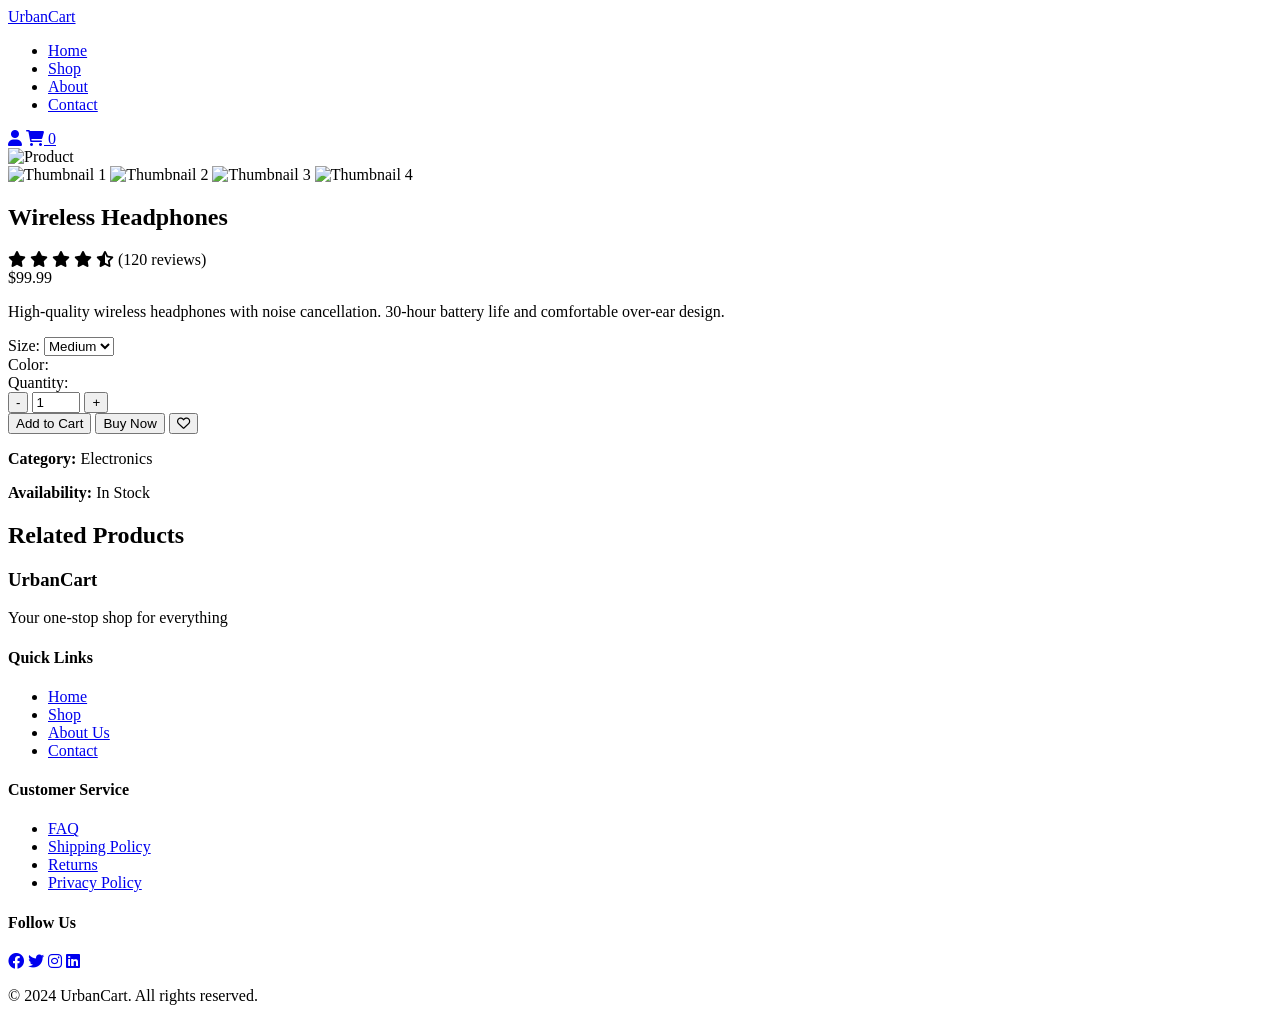
==== index.html @ 193958eb "Add initial product details page layout" ====
<!DOCTYPE html>
<html lang="en">
<head>
    <meta charset="UTF-8">
    <meta name="viewport" content="width=device-width, initial-scale=1.0">
    <title>UrbanCart - Product Details</title>
    <link rel="stylesheet" href="css/style.css">
    <link rel="stylesheet" href="https://cdnjs.cloudflare.com/ajax/libs/font-awesome/6.0.0/css/all.min.css">
</head>
<body>
    <header>
        <nav class="navbar">
            <div class="nav-container">
                <div class="nav-left">
                    <a href="index.html" class="logo">UrbanCart</a>
                    <ul class="nav-menu">
                        <li><a href="index.html">Home</a></li>
                        <li><a href="shop.html">Shop</a></li>
                        <li><a href="#">About</a></li>
                        <li><a href="#">Contact</a></li>
                    </ul>
                </div>
                <div class="nav-right">
                    <a href="account.html"><i class="fas fa-user"></i></a>
                    <a href="cart.html" class="cart-icon">
                        <i class="fas fa-shopping-cart"></i>
                        <span class="cart-count">0</span>
                    </a>
                </div>
                <div class="hamburger">
                    <span></span>
                    <span></span>
                    <span></span>
                </div>
            </div>
        </nav>
    </header>

    <section class="product-details">
        <div class="product-container">
            <div class="product-images">
                <div class="main-image">
                    <img src="https://images.unsplash.com/photo-1505740420928-5e560c06d30e?w=500&h=500&fit=crop" alt="Product" id="main-product-image">
                </div>
                <div class="thumbnail-images">
                    <img src="https://images.unsplash.com/photo-1505740420928-5e560c06d30e?w=100&h=100&fit=crop" alt="Thumbnail 1" class="thumbnail active">
                    <img src="https://images.unsplash.com/photo-1505740420928-5e560c06d30e?w=100&h=100&fit=crop" alt="Thumbnail 2" class="thumbnail">
                    <img src="https://images.unsplash.com/photo-1505740420928-5e560c06d30e?w=100&h=100&fit=crop" alt="Thumbnail 3" class="thumbnail">
                    <img src="https://images.unsplash.com/photo-1505740420928-5e560c06d30e?w=100&h=100&fit=crop" alt="Thumbnail 4" class="thumbnail">
                </div>
            </div>
            
            <div class="product-info">
                <h1 id="product-title">Wireless Headphones</h1>
                <div class="product-rating">
                    <i class="fas fa-star"></i>
                    <i class="fas fa-star"></i>
                    <i class="fas fa-star"></i>
                    <i class="fas fa-star"></i>
                    <i class="fas fa-star-half-alt"></i>
                    <span>(120 reviews)</span>
                </div>
                <div class="product-price" id="product-price">$99.99</div>
                <p class="product-description" id="product-description">
                    High-quality wireless headphones with noise cancellation. 30-hour battery life and comfortable over-ear design.
                </p>
                
                <div class="product-options">
                    <div class="size-selector">
                        <label for="size">Size:</label>
                        <select id="size">
                            <option value="S">Small</option>
                            <option value="M" selected>Medium</option>
                            <option value="L">Large</option>
                            <option value="XL">X-Large</option>
                        </select>
                    </div>
                    
                    <div class="color-selector">
                        <label>Color:</label>
                        <div class="color-options">
                            <span class="color-option active" style="background: #000;" data-color="Black"></span>
                            <span class="color-option" style="background: #f00;" data-color="Red"></span>
                            <span class="color-option" style="background: #00f;" data-color="Blue"></span>
                            <span class="color-option" style="background: #0f0;" data-color="Green"></span>
                        </div>
                    </div>
                    
                    <div class="quantity-selector">
                        <label for="quantity">Quantity:</label>
                        <div class="quantity-controls">
                            <button class="quantity-btn" onclick="decrementQuantity()">-</button>
                            <input type="number" id="quantity" value="1" min="1" max="10">
                            <button class="quantity-btn" onclick="incrementQuantity()">+</button>
                        </div>
                    </div>
                </div>
                
                <div class="product-actions">
                    <button class="btn btn-primary" onclick="addToCart(1, parseInt(document.getElementById('quantity').value), document.getElementById('size').value, document.querySelector('.color-option.active')?.dataset.color)">Add to Cart</button>
                    <button class="btn btn-secondary" onclick="buyNow()">Buy Now</button>
                    <button class="wishlist-btn"><i class="far fa-heart"></i></button>
                </div>
                
                <div class="product-meta">
                    <p><strong>Category:</strong> <span id="product-category">Electronics</span></p>
                    <p><strong>Availability:</strong> <span class="in-stock">In Stock</span></p>
                </div>
            </div>
        </div>
    </section>

    <section class="related-products">
        <h2 class="section-title">Related Products</h2>
        <div class="product-grid" id="related-products">
            <!-- Related products will be loaded here -->
        </div>
    </section>

    <footer>
        <div class="footer-content">
            <div class="footer-section">
                <h3>UrbanCart</h3>
                <p>Your one-stop shop for everything</p>
            </div>
            <div class="footer-section">
                <h4>Quick Links</h4>
                <ul>
                    <li><a href="index.html">Home</a></li>
                    <li><a href="shop.html">Shop</a></li>
                    <li><a href="#">About Us</a></li>
                    <li><a href="#">Contact</a></li>
                </ul>
            </div>
            <div class="footer-section">
                <h4>Customer Service</h4>
                <ul>
                    <li><a href="#">FAQ</a></li>
                    <li><a href="#">Shipping Policy</a></li>
                    <li><a href="#">Returns</a></li>
                    <li><a href="#">Privacy Policy</a></li>
                </ul>
            </div>
            <div class="footer-section">
                <h4>Follow Us</h4>
                <div class="social-links">
                    <a href="#"><i class="fab fa-facebook"></i></a>
                    <a href="#"><i class="fab fa-twitter"></i></a>
                    <a href="#"><i class="fab fa-instagram"></i></a>
                    <a href="#"><i class="fab fa-linkedin"></i></a>
                </div>
            </div>
        </div>
        <div class="footer-bottom">
            <p>&copy; 2024 UrbanCart. All rights reserved.</p>
        </div>
    </footer>

    <script src="js/main.js"></script>
</body>
</html>
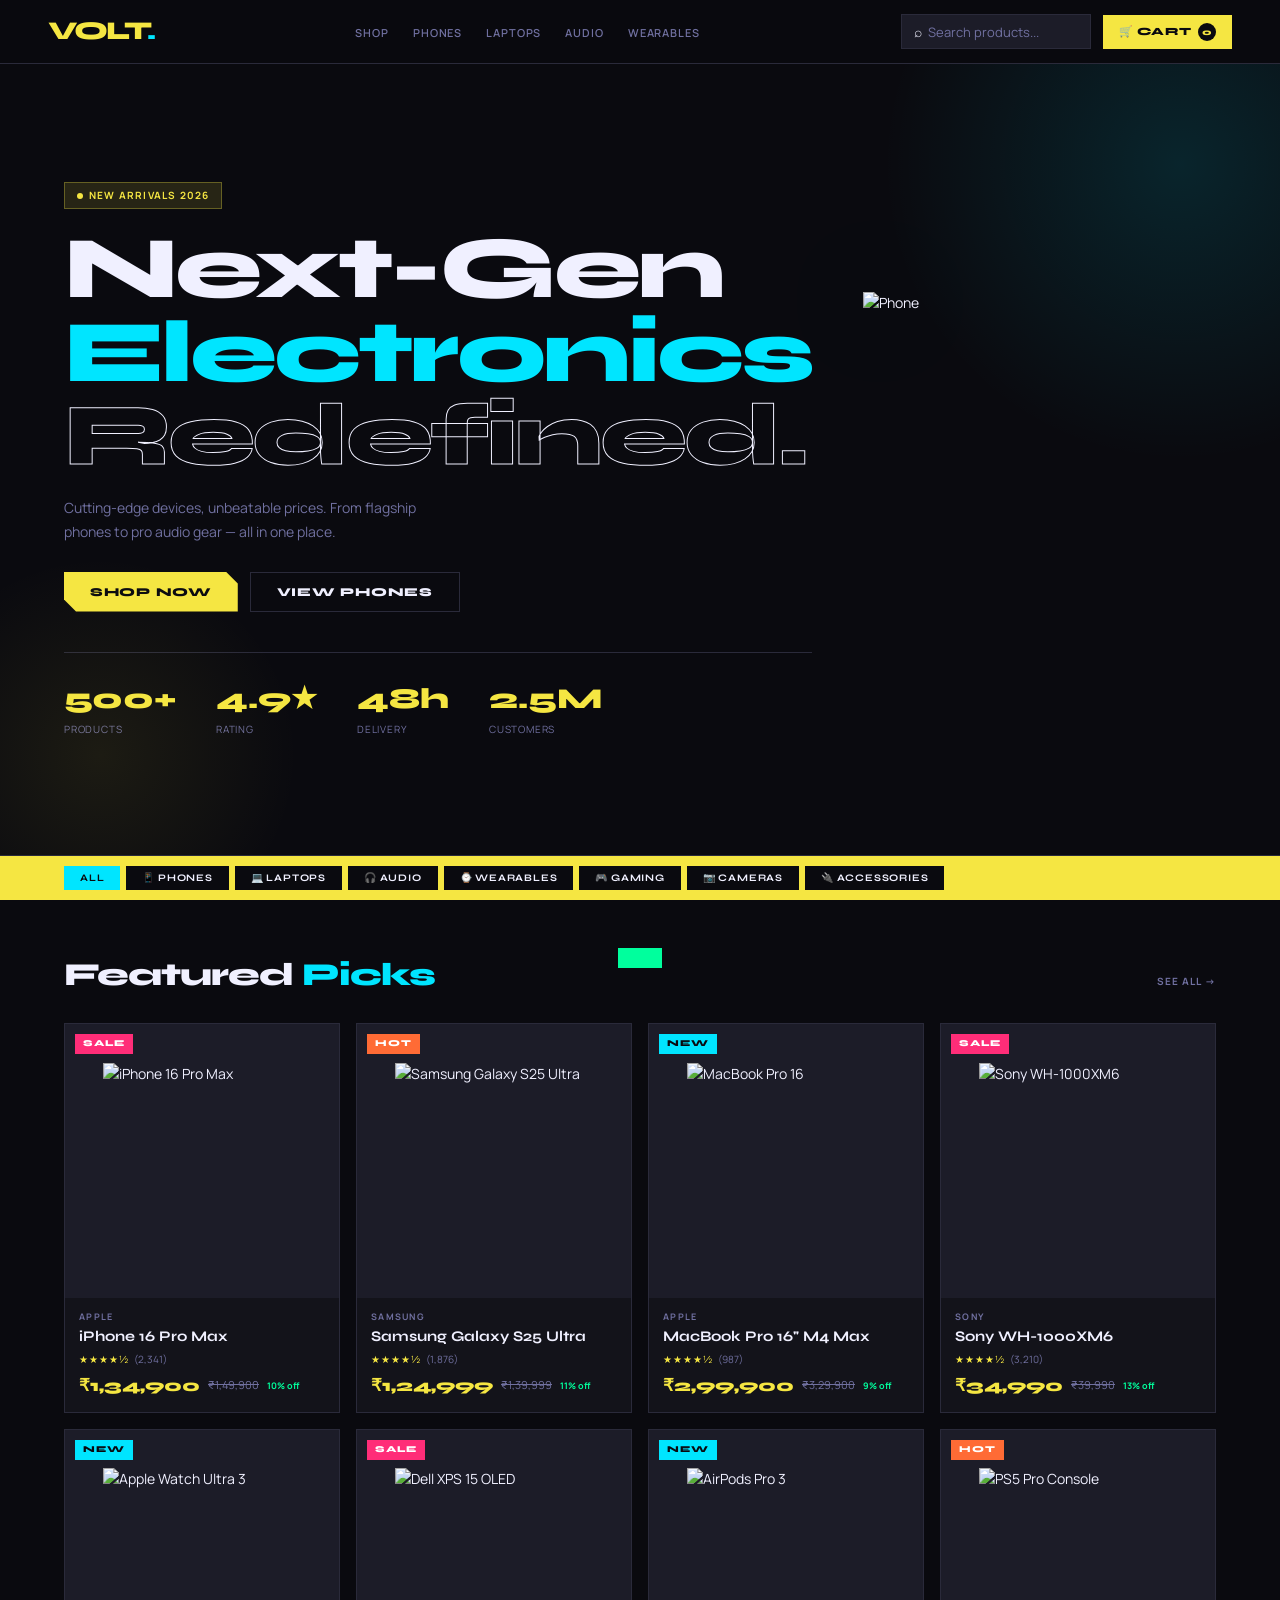
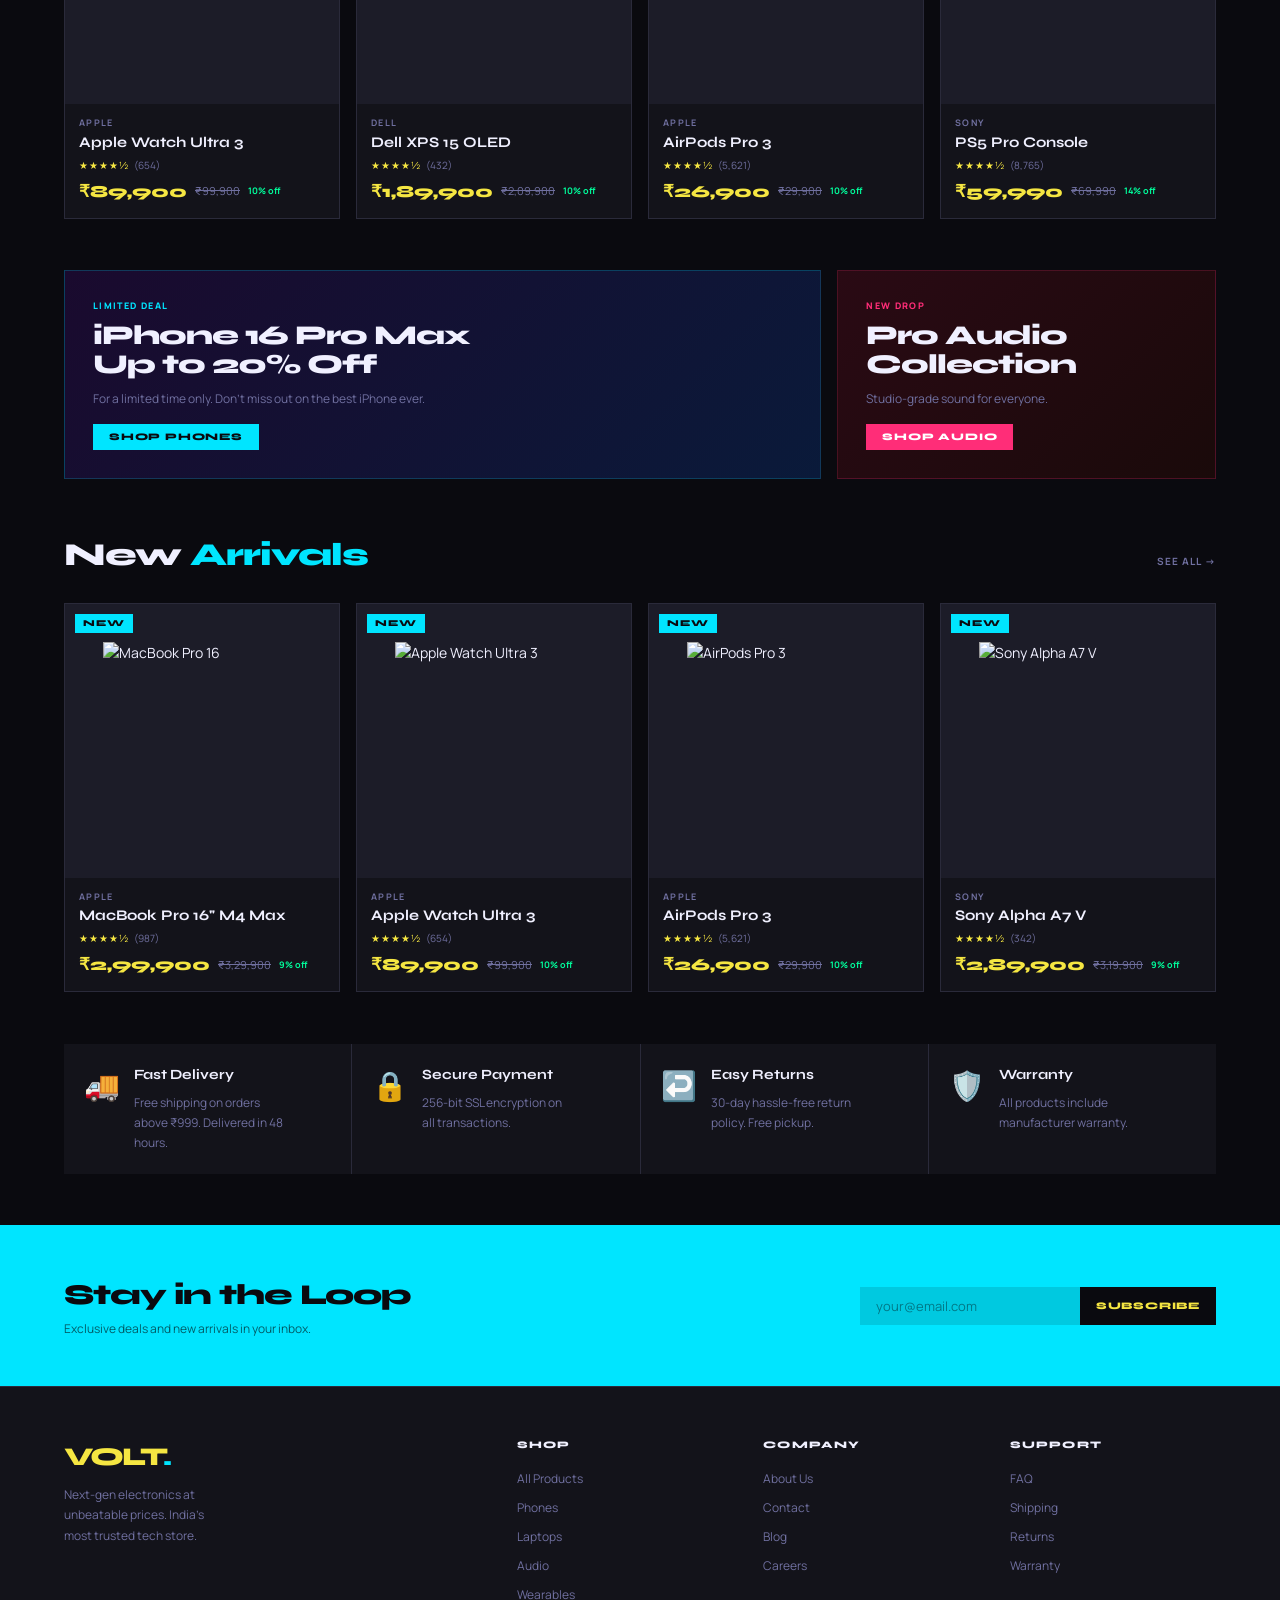
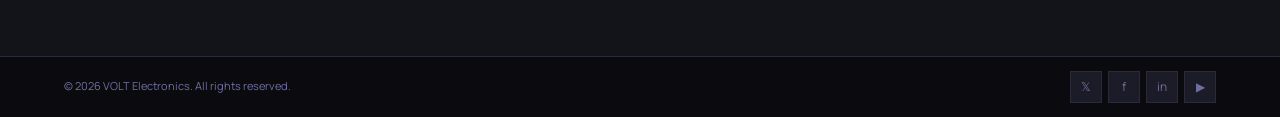
==== commit ca93367d: "new change" ====
--- a/index.html
+++ b/index.html
@@ -1,161 +1,481 @@
 <!DOCTYPE html>
 <html lang="en">
 <head>
-    <meta charset="UTF-8">
-    <meta name="viewport" content="width=device-width, initial-scale=1.0">
-    <title>UrbanCart - Product Details</title>
-    <link rel="stylesheet" href="css/style.css">
-    <link rel="stylesheet" href="https://cdnjs.cloudflare.com/ajax/libs/font-awesome/6.0.0/css/all.min.css">
+<meta charset="UTF-8"/>
+<meta name="viewport" content="width=device-width,initial-scale=1.0"/>
+<title>VOLT — Next-Gen Electronics</title>
+<link href="https://fonts.googleapis.com/css2?family=Syne:wght@400;600;700;800&family=Manrope:wght@300;400;500;600&display=swap" rel="stylesheet"/>
+<style>
+*{box-sizing:border-box;margin:0;padding:0}
+:root{
+  --bg:#0a0a0f;--surf:#13131a;--surf2:#1c1c28;--bdr:#2a2a3a;
+  --txt:#f0f0ff;--mut:#7070a0;
+  --y:#f5e642;--c:#00e5ff;--pk:#ff2d78;--gr:#00ff9d;--or:#ff6b35;
+}
+html{scroll-behavior:smooth}
+body{background:var(--bg);color:var(--txt);font-family:'Manrope',sans-serif;font-size:14px;line-height:1.5;overflow-x:hidden}
+::-webkit-scrollbar{width:5px}
+::-webkit-scrollbar-track{background:var(--bg)}
+::-webkit-scrollbar-thumb{background:var(--bdr);border-radius:3px}
+
+/* NAV */
+.nav{background:rgba(10,10,15,0.97);border-bottom:1px solid var(--bdr);padding:0 clamp(1rem,4vw,3rem);display:flex;align-items:center;justify-content:space-between;height:64px;position:sticky;top:0;z-index:50}
+.logo{font-family:'Syne',sans-serif;font-size:1.6rem;font-weight:800;color:var(--y);letter-spacing:-2px;cursor:pointer}
+.logo span{color:var(--c)}
+.nav-links{display:flex;gap:24px;list-style:none}
+.nav-links a{font-size:11px;font-weight:600;letter-spacing:.08em;text-transform:uppercase;color:var(--mut);cursor:pointer;transition:color .2s;text-decoration:none}
+.nav-links a:hover{color:var(--txt)}
+.nav-right{display:flex;align-items:center;gap:12px}
+.search-box{display:flex;align-items:center;gap:6px;background:var(--surf2);border:1px solid var(--bdr);padding:6px 12px}
+.search-box input{background:none;border:none;outline:none;color:var(--txt);font-family:'Manrope',sans-serif;font-size:13px;width:150px}
+.search-box input::placeholder{color:var(--mut)}
+.cart-btn{background:var(--y);color:#0a0a0f;border:none;padding:8px 16px;font-family:'Syne',sans-serif;font-size:11px;font-weight:800;letter-spacing:.06em;text-transform:uppercase;cursor:pointer;display:flex;align-items:center;gap:6px;transition:all .2s}
+.cart-btn:hover{background:var(--c)}
+.cbadge{background:#0a0a0f;color:var(--y);border-radius:50%;width:18px;height:18px;font-size:9px;font-weight:800;display:flex;align-items:center;justify-content:center}
+.hamburger{display:none;flex-direction:column;gap:5px;cursor:pointer;background:none;border:none;padding:4px}
+.hamburger span{display:block;width:22px;height:1.5px;background:var(--txt);transition:all .3s}
+.hamburger.open span:nth-child(1){transform:translateY(6.5px) rotate(45deg)}
+.hamburger.open span:nth-child(2){opacity:0}
+.hamburger.open span:nth-child(3){transform:translateY(-6.5px) rotate(-45deg)}
+.mobile-menu{display:none;position:fixed;inset:64px 0 0 0;background:var(--bg);z-index:49;flex-direction:column;align-items:center;justify-content:center;gap:2rem;border-top:1px solid var(--bdr)}
+.mobile-menu.open{display:flex}
+.mobile-menu a{font-family:'Syne',sans-serif;font-size:1.3rem;color:var(--txt);cursor:pointer;text-decoration:none}
+.mobile-menu a:hover{color:var(--y)}
+
+/* HERO */
+.hero{min-height:88vh;display:grid;grid-template-columns:1fr 1fr;align-items:center;padding:0 clamp(1rem,5vw,5rem);gap:2rem;position:relative;overflow:hidden;border-bottom:1px solid var(--bdr)}
+.hero::before{content:'';position:absolute;top:-200px;right:-200px;width:600px;height:600px;background:radial-gradient(circle,rgba(0,229,255,.12) 0%,transparent 70%);pointer-events:none}
+.hero::after{content:'';position:absolute;bottom:-100px;left:-100px;width:400px;height:400px;background:radial-gradient(circle,rgba(245,230,66,.08) 0%,transparent 70%);pointer-events:none}
+.badge{display:inline-flex;align-items:center;gap:6px;background:rgba(245,230,66,.12);border:1px solid rgba(245,230,66,.3);color:var(--y);font-size:10px;font-weight:700;letter-spacing:.12em;text-transform:uppercase;padding:5px 12px;margin-bottom:18px}
+.badge::before{content:'';width:6px;height:6px;background:var(--y);border-radius:50%;animation:pulse 2s infinite}
+@keyframes pulse{0%,100%{opacity:1;transform:scale(1)}50%{opacity:.5;transform:scale(1.5)}}
+.hero-title{font-family:'Syne',sans-serif;font-size:clamp(3rem,7vw,5.5rem);font-weight:800;line-height:.95;letter-spacing:-3px;margin-bottom:18px}
+.hero-title .t2{color:var(--c);display:block}
+.hero-title .t3{-webkit-text-stroke:1px var(--txt);color:transparent;display:block}
+.hero-sub{color:var(--mut);font-size:14px;max-width:40ch;line-height:1.7;margin-bottom:28px}
+.hero-btns{display:flex;gap:12px;flex-wrap:wrap}
+.btn-primary{background:var(--y);color:#0a0a0f;border:none;padding:12px 26px;font-family:'Syne',sans-serif;font-size:12px;font-weight:800;letter-spacing:.06em;text-transform:uppercase;cursor:pointer;transition:all .2s;clip-path:polygon(0 0,calc(100% - 12px) 0,100% 12px,100% 100%,12px 100%,0 calc(100% - 12px))}
+.btn-primary:hover{background:var(--c);transform:translateY(-2px)}
+.btn-outline{background:transparent;color:var(--txt);border:1px solid var(--bdr);padding:12px 26px;font-family:'Syne',sans-serif;font-size:12px;font-weight:800;letter-spacing:.06em;text-transform:uppercase;cursor:pointer;transition:all .2s}
+.btn-outline:hover{border-color:var(--c);color:var(--c)}
+.hero-stats{display:flex;gap:2.5rem;margin-top:2.5rem;padding-top:1.5rem;border-top:1px solid var(--bdr)}
+.sn{font-family:'Syne',sans-serif;font-size:1.8rem;font-weight:800;color:var(--y)}
+.sl{font-size:10px;color:var(--mut);margin-top:2px;text-transform:uppercase;letter-spacing:.08em}
+.hero-img-wrap{display:flex;align-items:center;justify-content:center}
+.hero-img{width:90%;max-width:480px;aspect-ratio:1;object-fit:contain;animation:float 4s ease-in-out infinite;filter:drop-shadow(0 0 60px rgba(0,229,255,.3))}
+@keyframes float{0%,100%{transform:translateY(0)}50%{transform:translateY(-16px)}}
+
+/* CAT STRIP */
+.cat-strip{background:var(--y);padding:10px clamp(1rem,5vw,5rem);display:flex;gap:6px;overflow-x:auto;scrollbar-width:none}
+.cat-strip::-webkit-scrollbar{display:none}
+.chip{background:#0a0a0f;color:var(--txt);border:none;padding:6px 16px;font-family:'Syne',sans-serif;font-size:10px;font-weight:700;letter-spacing:.08em;text-transform:uppercase;cursor:pointer;transition:all .2s;white-space:nowrap;flex-shrink:0}
+.chip:hover,.chip.active{background:var(--c);color:#0a0a0f}
+
+/* SECTIONS */
+.section{padding:clamp(2rem,4vw,4rem) clamp(1rem,5vw,5rem)}
+.sec-head{display:flex;align-items:baseline;justify-content:space-between;margin-bottom:24px}
+.sec-title{font-family:'Syne',sans-serif;font-size:clamp(1.4rem,3vw,2rem);font-weight:800;letter-spacing:-1px}
+.sec-title span{color:var(--c)}
+.see-all{font-size:10px;font-weight:700;letter-spacing:.1em;text-transform:uppercase;color:var(--mut);cursor:pointer;background:none;border:none;font-family:'Manrope',sans-serif;transition:color .2s}
+.see-all:hover{color:var(--y)}
+
+/* PRODUCT CARDS */
+.pgrid{display:grid;grid-template-columns:repeat(4,1fr);gap:16px}
+.pcard{background:var(--surf);border:1px solid var(--bdr);cursor:pointer;transition:all .25s;position:relative;overflow:hidden}
+.pcard:hover{border-color:var(--c);transform:translateY(-4px);box-shadow:0 20px 40px rgba(0,0,0,.4)}
+.pbadge{position:absolute;top:10px;left:10px;z-index:2;font-family:'Syne',sans-serif;font-size:9px;font-weight:800;letter-spacing:.1em;text-transform:uppercase;padding:3px 8px}
+.bn{background:var(--c);color:#0a0a0f}.bs{background:var(--pk);color:#fff}.bh{background:var(--or);color:#fff}
+.pimg-wrap{aspect-ratio:1;background:var(--surf2);display:flex;align-items:center;justify-content:center;overflow:hidden;position:relative}
+.pimg{width:72%;aspect-ratio:1;object-fit:contain;transition:transform .4s}
+.pcard:hover .pimg{transform:scale(1.08)}
+.overlay{position:absolute;inset:0;background:rgba(0,229,255,.07);opacity:0;transition:opacity .25s;display:flex;align-items:flex-end;justify-content:center;padding-bottom:12px}
+.pcard:hover .overlay{opacity:1}
+.qadd{background:var(--c);color:#0a0a0f;border:none;padding:7px 16px;font-family:'Syne',sans-serif;font-size:10px;font-weight:800;letter-spacing:.06em;text-transform:uppercase;cursor:pointer;transform:translateY(10px);transition:transform .25s}
+.pcard:hover .qadd{transform:translateY(0)}
+.pinfo{padding:12px 14px 14px}
+.pbrand{font-size:9px;font-weight:700;letter-spacing:.14em;text-transform:uppercase;color:var(--mut);margin-bottom:3px}
+.pname{font-family:'Syne',sans-serif;font-size:.92rem;font-weight:700;line-height:1.3;margin-bottom:6px}
+.rating-row{display:flex;align-items:center;gap:5px;margin-bottom:6px}
+.stars{color:var(--y);font-size:10px;letter-spacing:1px}
+.rcount{font-size:10px;color:var(--mut)}
+.pprow{display:flex;align-items:center;gap:8px;flex-wrap:wrap}
+.pprice{font-family:'Syne',sans-serif;font-size:1.05rem;font-weight:800;color:var(--y)}
+.pold{font-size:11px;color:var(--mut);text-decoration:line-through}
+.psave{font-size:9px;color:var(--gr);font-weight:700}
+
+/* BANNERS */
+.bgrid{display:grid;grid-template-columns:2fr 1fr;gap:16px;padding:0 clamp(1rem,5vw,5rem) clamp(2rem,4vw,4rem)}
+.banner{padding:28px;position:relative;overflow:hidden;cursor:pointer;transition:transform .2s;text-decoration:none;display:block}
+.banner:hover{transform:translateY(-3px)}
+.b1{background:linear-gradient(135deg,#1a0a2e,#0a1a3a);border:1px solid rgba(0,229,255,.2)}
+.b2{background:linear-gradient(135deg,#2a0a14,#1a0a0a);border:1px solid rgba(255,45,120,.2)}
+.btag{font-size:9px;font-weight:800;letter-spacing:.15em;text-transform:uppercase;color:var(--c);margin-bottom:8px}
+.b2 .btag{color:var(--pk)}
+.btitle{font-family:'Syne',sans-serif;font-size:clamp(1.1rem,2.5vw,1.7rem);font-weight:800;line-height:1.1;letter-spacing:-1px;margin-bottom:10px}
+.bsub{font-size:12px;color:var(--mut);margin-bottom:16px}
+.bcta{display:inline-block;font-family:'Syne',sans-serif;font-size:10px;font-weight:800;letter-spacing:.08em;text-transform:uppercase;color:#0a0a0f;background:var(--c);padding:7px 16px;border:none;cursor:pointer;transition:opacity .2s}
+.bcta:hover{opacity:.85}
+.b2 .bcta{background:var(--pk);color:#fff}
+
+/* FEATURES */
+.feats{display:grid;grid-template-columns:repeat(4,1fr);gap:1px;background:var(--bdr);margin:0 clamp(1rem,5vw,5rem) clamp(2rem,4vw,4rem)}
+.feat{background:var(--surf);padding:20px;display:flex;align-items:flex-start;gap:14px}
+.ficon{font-size:1.8rem;flex-shrink:0}
+.ftitle{font-family:'Syne',sans-serif;font-size:.88rem;font-weight:700;margin-bottom:4px}
+.fdesc{font-size:11px;color:var(--mut);line-height:1.5}
+
+/* NEWSLETTER */
+.nl{background:var(--c);padding:clamp(2rem,4vw,3rem) clamp(1rem,5vw,5rem);display:flex;align-items:center;justify-content:space-between;gap:2rem;flex-wrap:wrap}
+.nl h3{font-family:'Syne',sans-serif;font-size:clamp(1.2rem,3vw,1.8rem);font-weight:800;color:#0a0a0f;letter-spacing:-1px}
+.nl p{font-size:12px;color:rgba(0,0,0,.6);margin-top:4px}
+.nl-form{display:flex}
+.nl-form input{background:rgba(0,0,0,.12);border:none;padding:10px 16px;color:#0a0a0f;font-family:'Manrope',sans-serif;font-size:13px;outline:none;width:220px}
+.nl-form input::placeholder{color:rgba(0,0,0,.4)}
+.nl-form button{background:#0a0a0f;color:var(--y);border:none;padding:10px 16px;font-family:'Syne',sans-serif;font-size:10px;font-weight:800;letter-spacing:.08em;text-transform:uppercase;cursor:pointer;white-space:nowrap;transition:background .2s}
+.nl-form button:hover{background:var(--y);color:#0a0a0f}
+
+/* FOOTER */
+footer{background:var(--surf);border-top:1px solid var(--bdr);padding:clamp(2rem,4vw,3.5rem) clamp(1rem,5vw,5rem);display:grid;grid-template-columns:2fr 1fr 1fr 1fr;gap:2.5rem}
+.fc h4{font-family:'Syne',sans-serif;font-size:10px;font-weight:800;letter-spacing:.12em;text-transform:uppercase;color:var(--txt);margin-bottom:14px}
+.fc ul{list-style:none;display:flex;flex-direction:column;gap:8px}
+.fc ul a{font-size:12px;color:var(--mut);cursor:pointer;transition:color .2s;text-decoration:none}
+.fc ul a:hover{color:var(--y)}
+.fdesc{font-size:12px;color:var(--mut);margin-top:8px;max-width:22ch;line-height:1.7}
+.fbot{border-top:1px solid var(--bdr);padding:14px clamp(1rem,5vw,5rem);display:flex;justify-content:space-between;align-items:center;flex-wrap:wrap;gap:1rem;font-size:11px;color:var(--mut)}
+.fsoc{display:flex;gap:6px}
+.sb{background:var(--surf2);border:1px solid var(--bdr);color:var(--mut);width:32px;height:32px;display:flex;align-items:center;justify-content:center;font-size:12px;cursor:pointer;transition:all .2s;text-decoration:none}
+.sb:hover{background:var(--y);color:#0a0a0f;border-color:var(--y)}
+
+/* CART DRAWER */
+.cdover{position:fixed;inset:0;background:rgba(0,0,0,.7);z-index:99;opacity:0;pointer-events:none;transition:opacity .3s}
+.cdover.open{opacity:1;pointer-events:all}
+.cdrawer{position:fixed;top:0;right:0;width:380px;max-width:100vw;height:100vh;background:var(--surf);border-left:1px solid var(--bdr);z-index:100;transform:translateX(100%);transition:transform .35s cubic-bezier(.4,0,.2,1);display:flex;flex-direction:column}
+.cdrawer.open{transform:translateX(0)}
+.cdhead{padding:16px 18px;border-bottom:1px solid var(--bdr);display:flex;justify-content:space-between;align-items:center}
+.cdhead h3{font-family:'Syne',sans-serif;font-size:1rem;font-weight:800;letter-spacing:.05em;text-transform:uppercase}
+.cclose{background:none;border:none;color:var(--mut);font-size:1.5rem;cursor:pointer;line-height:1}
+.cclose:hover{color:var(--txt)}
+.citems{flex:1;overflow-y:auto;padding:14px 18px}
+.cempty{text-align:center;padding:50px 10px;color:var(--mut)}
+.cempty .eicon{font-size:3rem;margin-bottom:12px}
+.cempty p{font-family:'Syne',sans-serif;font-size:.95rem}
+.citem{display:grid;grid-template-columns:64px 1fr auto;gap:12px;padding:12px 0;border-bottom:1px solid var(--bdr);align-items:start}
+.cithumb{width:64px;height:64px;background:var(--surf2);display:flex;align-items:center;justify-content:center}
+.cithumb img{width:80%;height:80%;object-fit:contain}
+.ciname{font-family:'Syne',sans-serif;font-size:.82rem;font-weight:700;line-height:1.3;margin-bottom:3px}
+.cibrand{font-size:10px;color:var(--mut);margin-bottom:7px}
+.ciqty{display:flex;align-items:center;gap:6px}
+.cqb{background:var(--surf2);border:1px solid var(--bdr);color:var(--txt);width:24px;height:24px;font-size:1rem;cursor:pointer;display:flex;align-items:center;justify-content:center;transition:background .2s;font-family:'Manrope',sans-serif}
+.cqb:hover{background:var(--y);color:#0a0a0f;border-color:var(--y)}
+.cqn{font-size:12px;font-weight:700;min-width:20px;text-align:center}
+.ciprice{font-family:'Syne',sans-serif;font-size:.95rem;font-weight:800;color:var(--y);white-space:nowrap}
+.cirm{background:none;border:none;color:var(--mut);cursor:pointer;font-size:10px;display:block;margin-top:5px;transition:color .2s;font-family:'Manrope',sans-serif;padding:0}
+.cirm:hover{color:var(--pk)}
+.cfoot{padding:16px 18px;border-top:1px solid var(--bdr)}
+.crow{display:flex;justify-content:space-between;font-size:12px;color:var(--mut);margin-bottom:7px}
+.ctotal{display:flex;justify-content:space-between;align-items:center;margin-bottom:14px}
+.ctotal span:first-child{font-family:'Syne',sans-serif;font-weight:800;font-size:.95rem}
+.ctotal span:last-child{font-family:'Syne',sans-serif;font-size:1.2rem;font-weight:800;color:var(--y)}
+.ccheckout{width:100%;background:var(--y);color:#0a0a0f;border:none;padding:12px;font-family:'Syne',sans-serif;font-size:12px;font-weight:800;letter-spacing:.08em;text-transform:uppercase;cursor:pointer;transition:background .2s}
+.ccheckout:hover{background:var(--c)}
+
+/* TOAST */
+.toast{position:fixed;bottom:2rem;left:50%;transform:translateX(-50%) translateY(100px);background:var(--gr);color:#0a0a0f;font-family:'Syne',sans-serif;font-size:12px;font-weight:800;padding:10px 22px;z-index:999;transition:transform .3s;white-space:nowrap;pointer-events:none}
+.toast.show{transform:translateX(-50%) translateY(0)}
+
+/* RESPONSIVE */
+@media(max-width:1200px){.pgrid{grid-template-columns:repeat(3,1fr)}}
+@media(max-width:1024px){.hero{grid-template-columns:1fr;min-height:auto;padding-top:3rem;padding-bottom:3rem;text-align:center}.hero-sub{margin:0 auto 28px}.hero-btns{justify-content:center}.hero-img-wrap{display:none}.hero-stats{justify-content:center}.bgrid{grid-template-columns:1fr}.feats{grid-template-columns:1fr 1fr}footer{grid-template-columns:1fr 1fr}}
+@media(max-width:768px){.nav-links,.search-box{display:none}.hamburger{display:flex}.pgrid{grid-template-columns:repeat(2,1fr)}.feats{grid-template-columns:1fr}.nl{flex-direction:column}.nl-form{flex-direction:column;width:100%}.nl-form input{width:100%}footer{grid-template-columns:1fr 1fr}.fbot{flex-direction:column;text-align:center}}
+@media(max-width:480px){.pgrid{grid-template-columns:1fr}footer{grid-template-columns:1fr}}
+</style>
 </head>
 <body>
-    <header>
-        <nav class="navbar">
-            <div class="nav-container">
-                <div class="nav-left">
-                    <a href="index.html" class="logo">UrbanCart</a>
-                    <ul class="nav-menu">
-                        <li><a href="index.html">Home</a></li>
-                        <li><a href="shop.html">Shop</a></li>
-                        <li><a href="#">About</a></li>
-                        <li><a href="#">Contact</a></li>
-                    </ul>
-                </div>
-                <div class="nav-right">
-                    <a href="account.html"><i class="fas fa-user"></i></a>
-                    <a href="cart.html" class="cart-icon">
-                        <i class="fas fa-shopping-cart"></i>
-                        <span class="cart-count">0</span>
-                    </a>
-                </div>
-                <div class="hamburger">
-                    <span></span>
-                    <span></span>
-                    <span></span>
-                </div>
-            </div>
-        </nav>
-    </header>
-
-    <section class="product-details">
-        <div class="product-container">
-            <div class="product-images">
-                <div class="main-image">
-                    <img src="https://images.unsplash.com/photo-1505740420928-5e560c06d30e?w=500&h=500&fit=crop" alt="Product" id="main-product-image">
-                </div>
-                <div class="thumbnail-images">
-                    <img src="https://images.unsplash.com/photo-1505740420928-5e560c06d30e?w=100&h=100&fit=crop" alt="Thumbnail 1" class="thumbnail active">
-                    <img src="https://images.unsplash.com/photo-1505740420928-5e560c06d30e?w=100&h=100&fit=crop" alt="Thumbnail 2" class="thumbnail">
-                    <img src="https://images.unsplash.com/photo-1505740420928-5e560c06d30e?w=100&h=100&fit=crop" alt="Thumbnail 3" class="thumbnail">
-                    <img src="https://images.unsplash.com/photo-1505740420928-5e560c06d30e?w=100&h=100&fit=crop" alt="Thumbnail 4" class="thumbnail">
-                </div>
-            </div>
-            
-            <div class="product-info">
-                <h1 id="product-title">Wireless Headphones</h1>
-                <div class="product-rating">
-                    <i class="fas fa-star"></i>
-                    <i class="fas fa-star"></i>
-                    <i class="fas fa-star"></i>
-                    <i class="fas fa-star"></i>
-                    <i class="fas fa-star-half-alt"></i>
-                    <span>(120 reviews)</span>
-                </div>
-                <div class="product-price" id="product-price">$99.99</div>
-                <p class="product-description" id="product-description">
-                    High-quality wireless headphones with noise cancellation. 30-hour battery life and comfortable over-ear design.
-                </p>
-                
-                <div class="product-options">
-                    <div class="size-selector">
-                        <label for="size">Size:</label>
-                        <select id="size">
-                            <option value="S">Small</option>
-                            <option value="M" selected>Medium</option>
-                            <option value="L">Large</option>
-                            <option value="XL">X-Large</option>
-                        </select>
-                    </div>
-                    
-                    <div class="color-selector">
-                        <label>Color:</label>
-                        <div class="color-options">
-                            <span class="color-option active" style="background: #000;" data-color="Black"></span>
-                            <span class="color-option" style="background: #f00;" data-color="Red"></span>
-                            <span class="color-option" style="background: #00f;" data-color="Blue"></span>
-                            <span class="color-option" style="background: #0f0;" data-color="Green"></span>
-                        </div>
-                    </div>
-                    
-                    <div class="quantity-selector">
-                        <label for="quantity">Quantity:</label>
-                        <div class="quantity-controls">
-                            <button class="quantity-btn" onclick="decrementQuantity()">-</button>
-                            <input type="number" id="quantity" value="1" min="1" max="10">
-                            <button class="quantity-btn" onclick="incrementQuantity()">+</button>
-                        </div>
-                    </div>
-                </div>
-                
-                <div class="product-actions">
-                    <button class="btn btn-primary" onclick="addToCart(1, parseInt(document.getElementById('quantity').value), document.getElementById('size').value, document.querySelector('.color-option.active')?.dataset.color)">Add to Cart</button>
-                    <button class="btn btn-secondary" onclick="buyNow()">Buy Now</button>
-                    <button class="wishlist-btn"><i class="far fa-heart"></i></button>
-                </div>
-                
-                <div class="product-meta">
-                    <p><strong>Category:</strong> <span id="product-category">Electronics</span></p>
-                    <p><strong>Availability:</strong> <span class="in-stock">In Stock</span></p>
-                </div>
-            </div>
-        </div>
-    </section>
-
-    <section class="related-products">
-        <h2 class="section-title">Related Products</h2>
-        <div class="product-grid" id="related-products">
-            <!-- Related products will be loaded here -->
-        </div>
-    </section>
-
-    <footer>
-        <div class="footer-content">
-            <div class="footer-section">
-                <h3>UrbanCart</h3>
-                <p>Your one-stop shop for everything</p>
-            </div>
-            <div class="footer-section">
-                <h4>Quick Links</h4>
-                <ul>
-                    <li><a href="index.html">Home</a></li>
-                    <li><a href="shop.html">Shop</a></li>
-                    <li><a href="#">About Us</a></li>
-                    <li><a href="#">Contact</a></li>
-                </ul>
-            </div>
-            <div class="footer-section">
-                <h4>Customer Service</h4>
-                <ul>
-                    <li><a href="#">FAQ</a></li>
-                    <li><a href="#">Shipping Policy</a></li>
-                    <li><a href="#">Returns</a></li>
-                    <li><a href="#">Privacy Policy</a></li>
-                </ul>
-            </div>
-            <div class="footer-section">
-                <h4>Follow Us</h4>
-                <div class="social-links">
-                    <a href="#"><i class="fab fa-facebook"></i></a>
-                    <a href="#"><i class="fab fa-twitter"></i></a>
-                    <a href="#"><i class="fab fa-instagram"></i></a>
-                    <a href="#"><i class="fab fa-linkedin"></i></a>
-                </div>
-            </div>
-        </div>
-        <div class="footer-bottom">
-            <p>&copy; 2024 UrbanCart. All rights reserved.</p>
-        </div>
-    </footer>
-
-    <script src="js/main.js"></script>
+
+<!-- NAV -->
+<nav class="nav">
+  <div class="logo" onclick="filterCat('All')">VOLT<span>.</span></div>
+  <ul class="nav-links">
+    <li><a onclick="filterCat('All')">Shop</a></li>
+    <li><a onclick="filterCat('Phones')">Phones</a></li>
+    <li><a onclick="filterCat('Laptops')">Laptops</a></li>
+    <li><a onclick="filterCat('Audio')">Audio</a></li>
+    <li><a onclick="filterCat('Wearables')">Wearables</a></li>
+  </ul>
+  <div class="nav-right">
+    <div class="search-box">
+      <span>⌕</span>
+      <input type="text" placeholder="Search products..." oninput="handleSearch(this.value)"/>
+    </div>
+    <button class="cart-btn" onclick="openCart()">🛒 Cart <span class="cbadge" id="cbadge">0</span></button>
+  </div>
+  <button class="hamburger" id="hamburger"><span></span><span></span><span></span></button>
+</nav>
+
+<!-- MOBILE MENU -->
+<div class="mobile-menu" id="mobileMenu">
+  <a onclick="filterCat('All');closeMobile()">Shop</a>
+  <a onclick="filterCat('Phones');closeMobile()">Phones</a>
+  <a onclick="filterCat('Laptops');closeMobile()">Laptops</a>
+  <a onclick="filterCat('Audio');closeMobile()">Audio</a>
+  <a onclick="filterCat('Wearables');closeMobile()">Wearables</a>
+  <a onclick="openCart();closeMobile()">Cart</a>
+</div>
+
+<!-- HERO -->
+<section class="hero">
+  <div>
+    <div class="badge">New Arrivals 2026</div>
+    <h1 class="hero-title">Next-Gen<br><span class="t2">Electronics</span><span class="t3">Redefined.</span></h1>
+    <p class="hero-sub">Cutting-edge devices, unbeatable prices. From flagship phones to pro audio gear — all in one place.</p>
+    <div class="hero-btns">
+      <button class="btn-primary" onclick="filterCat('All')">Shop Now</button>
+      <button class="btn-outline" onclick="filterCat('Phones')">View Phones</button>
+    </div>
+    <div class="hero-stats">
+      <div><div class="sn">500+</div><div class="sl">Products</div></div>
+      <div><div class="sn">4.9★</div><div class="sl">Rating</div></div>
+      <div><div class="sn">48h</div><div class="sl">Delivery</div></div>
+      <div><div class="sn">2.5M</div><div class="sl">Customers</div></div>
+    </div>
+  </div>
+  <div class="hero-img-wrap">
+    <img class="hero-img" src="https://images.unsplash.com/photo-1511707171634-5f897ff02aa9?w=600&q=80&fit=crop" alt="Phone"/>
+  </div>
+</section>
+
+<!-- CAT STRIP -->
+<div class="cat-strip">
+  <button class="chip active" onclick="filterCat('All',this)">All</button>
+  <button class="chip" onclick="filterCat('Phones',this)">📱 Phones</button>
+  <button class="chip" onclick="filterCat('Laptops',this)">💻 Laptops</button>
+  <button class="chip" onclick="filterCat('Audio',this)">🎧 Audio</button>
+  <button class="chip" onclick="filterCat('Wearables',this)">⌚ Wearables</button>
+  <button class="chip" onclick="filterCat('Gaming',this)">🎮 Gaming</button>
+  <button class="chip" onclick="filterCat('Cameras',this)">📷 Cameras</button>
+  <button class="chip" onclick="filterCat('Accessories',this)">🔌 Accessories</button>
+</div>
+
+<!-- FEATURED -->
+<div class="section">
+  <div class="sec-head">
+    <h2 class="sec-title">Featured <span>Picks</span></h2>
+    <button class="see-all" onclick="filterCat('All')">See All →</button>
+  </div>
+  <div class="pgrid" id="pgrid"></div>
+</div>
+
+<!-- BANNERS -->
+<div class="bgrid">
+  <div class="banner b1" onclick="filterCat('Phones')">
+    <p class="btag">Limited Deal</p>
+    <h3 class="btitle">iPhone 16 Pro Max<br>Up to 20% Off</h3>
+    <p class="bsub">For a limited time only. Don't miss out on the best iPhone ever.</p>
+    <button class="bcta">Shop Phones</button>
+  </div>
+  <div class="banner b2" onclick="filterCat('Audio')">
+    <p class="btag">New Drop</p>
+    <h3 class="btitle">Pro Audio<br>Collection</h3>
+    <p class="bsub">Studio-grade sound for everyone.</p>
+    <button class="bcta">Shop Audio</button>
+  </div>
+</div>
+
+<!-- NEW ARRIVALS -->
+<div class="section" style="padding-top:0">
+  <div class="sec-head">
+    <h2 class="sec-title">New <span>Arrivals</span></h2>
+    <button class="see-all" onclick="filterCat('All')">See All →</button>
+  </div>
+  <div class="pgrid" id="ngrid"></div>
+</div>
+
+<!-- FEATURES -->
+<div class="feats">
+  <div class="feat"><span class="ficon">🚚</span><div><div class="ftitle">Fast Delivery</div><div class="fdesc">Free shipping on orders above ₹999. Delivered in 48 hours.</div></div></div>
+  <div class="feat"><span class="ficon">🔒</span><div><div class="ftitle">Secure Payment</div><div class="fdesc">256-bit SSL encryption on all transactions.</div></div></div>
+  <div class="feat"><span class="ficon">↩️</span><div><div class="ftitle">Easy Returns</div><div class="fdesc">30-day hassle-free return policy. Free pickup.</div></div></div>
+  <div class="feat"><span class="ficon">🛡️</span><div><div class="ftitle">Warranty</div><div class="fdesc">All products include manufacturer warranty.</div></div></div>
+</div>
+
+<!-- NEWSLETTER -->
+<div class="nl">
+  <div><h3>Stay in the Loop</h3><p>Exclusive deals and new arrivals in your inbox.</p></div>
+  <div class="nl-form">
+    <input type="email" placeholder="your@email.com" id="nl-inp"/>
+    <button onclick="nlSub()">Subscribe</button>
+  </div>
+</div>
+
+<!-- FOOTER -->
+<footer>
+  <div class="fc">
+    <div class="logo">VOLT<span>.</span></div>
+    <p class="fdesc">Next-gen electronics at unbeatable prices. India's most trusted tech store.</p>
+  </div>
+  <div class="fc"><h4>Shop</h4><ul>
+    <li><a onclick="filterCat('All')">All Products</a></li>
+    <li><a onclick="filterCat('Phones')">Phones</a></li>
+    <li><a onclick="filterCat('Laptops')">Laptops</a></li>
+    <li><a onclick="filterCat('Audio')">Audio</a></li>
+    <li><a onclick="filterCat('Wearables')">Wearables</a></li>
+  </ul></div>
+  <div class="fc"><h4>Company</h4><ul>
+    <li><a>About Us</a></li><li><a>Contact</a></li><li><a>Blog</a></li><li><a>Careers</a></li>
+  </ul></div>
+  <div class="fc"><h4>Support</h4><ul>
+    <li><a>FAQ</a></li><li><a>Shipping</a></li><li><a>Returns</a></li><li><a>Warranty</a></li>
+  </ul></div>
+</footer>
+<div class="fbot">
+  <span>© 2026 VOLT Electronics. All rights reserved.</span>
+  <div class="fsoc">
+    <a class="sb">𝕏</a><a class="sb">f</a><a class="sb">in</a><a class="sb">▶</a>
+  </div>
+</div>
+
+<!-- CART DRAWER -->
+<div class="cdover" id="cdover" onclick="closeCart()"></div>
+<div class="cdrawer" id="cdrawer">
+  <div class="cdhead"><h3>Your Cart</h3><button class="cclose" onclick="closeCart()">×</button></div>
+  <div class="citems" id="citems"></div>
+  <div class="cfoot" id="cfoot" style="display:none">
+    <div class="crow"><span>Subtotal</span><span id="csub"></span></div>
+    <div class="crow"><span>Shipping</span><span style="color:var(--gr)">FREE</span></div>
+    <div class="crow"><span>GST (18%)</span><span id="ctax"></span></div>
+    <div class="ctotal"><span>Total</span><span id="ctot"></span></div>
+    <button class="ccheckout" onclick="toast('Checkout! Download all 11 files for the full checkout page.')">Proceed to Checkout →</button>
+  </div>
+</div>
+
+<!-- TOAST -->
+<div class="toast" id="toast"></div>
+
+<script>
+const products=[
+  {id:1,name:'iPhone 16 Pro Max',brand:'Apple',cat:'Phones',price:134900,orig:149900,badge:'sale',rating:4.9,reviews:2341,img:'https://images.unsplash.com/photo-1510557880182-3d4d3cba35a5?w=500&q=80&fit=crop'},
+  {id:2,name:'Samsung Galaxy S25 Ultra',brand:'Samsung',cat:'Phones',price:124999,orig:139999,badge:'hot',rating:4.8,reviews:1876,img:'https://images.unsplash.com/photo-1592750475338-74b7b21085ab?w=500&q=80&fit=crop'},
+  {id:3,name:'MacBook Pro 16" M4 Max',brand:'Apple',cat:'Laptops',price:299900,orig:329900,badge:'new',rating:4.9,reviews:987,img:'https://images.unsplash.com/photo-1517336714731-489689fd1ca8?w=500&q=80&fit=crop'},
+  {id:4,name:'Sony WH-1000XM6',brand:'Sony',cat:'Audio',price:34990,orig:39990,badge:'sale',rating:4.8,reviews:3210,img:'https://images.unsplash.com/photo-1505740420928-5e560c06d30e?w=500&q=80&fit=crop'},
+  {id:5,name:'Apple Watch Ultra 3',brand:'Apple',cat:'Wearables',price:89900,orig:99900,badge:'new',rating:4.9,reviews:654,img:'https://images.unsplash.com/photo-1523275335684-37898b6baf30?w=500&q=80&fit=crop'},
+  {id:6,name:'Dell XPS 15 OLED',brand:'Dell',cat:'Laptops',price:189900,orig:209900,badge:'sale',rating:4.7,reviews:432,img:'https://images.unsplash.com/photo-1593642632559-0c6d3fc62b89?w=500&q=80&fit=crop'},
+  {id:7,name:'AirPods Pro 3',brand:'Apple',cat:'Audio',price:26900,orig:29900,badge:'new',rating:4.8,reviews:5621,img:'https://images.unsplash.com/photo-1588423771073-b8903fead85b?w=500&q=80&fit=crop'},
+  {id:8,name:'PS5 Pro Console',brand:'Sony',cat:'Gaming',price:59990,orig:69990,badge:'hot',rating:4.9,reviews:8765,img:'https://images.unsplash.com/photo-1606144042614-b2417e99c4e3?w=500&q=80&fit=crop'},
+  {id:9,name:'Samsung Galaxy Watch 7',brand:'Samsung',cat:'Wearables',price:29999,orig:34999,badge:'sale',rating:4.6,reviews:1234,img:'https://images.unsplash.com/photo-1508685096489-7aacd43bd3b1?w=500&q=80&fit=crop'},
+  {id:10,name:'Sony Alpha A7 V',brand:'Sony',cat:'Cameras',price:289900,orig:319900,badge:'new',rating:4.9,reviews:342,img:'https://images.unsplash.com/photo-1516035069371-29a1b244cc32?w=500&q=80&fit=crop'},
+  {id:11,name:'Anker 200W GaN Charger',brand:'Anker',cat:'Accessories',price:4999,orig:5999,badge:'sale',rating:4.7,reviews:876,img:'https://images.unsplash.com/photo-1558618666-fcd25c85cd64?w=500&q=80&fit=crop'},
+  {id:12,name:'Logitech MX Master 4',brand:'Logitech',cat:'Accessories',price:9999,orig:11999,badge:'new',rating:4.8,reviews:2109,img:'https://images.unsplash.com/photo-1527864550417-7fd91fc51a46?w=500&q=80&fit=crop'},
+];
+
+let cart=[];
+
+const fmt=p=>'₹'+Number(p).toLocaleString('en-IN');
+const stars=r=>'★'.repeat(Math.floor(r))+(r%1>=.5?'½':'');
+const bdg=b=>{if(!b)return'';const m={new:'bn',sale:'bs',hot:'bh'};return`<span class="pbadge ${m[b]}">${b.toUpperCase()}</span>`};
+
+function cardHTML(p){
+  const s=Math.round((p.orig-p.price)/p.orig*100);
+  return`<div class="pcard" onclick="prodClick(${p.id})">
+    ${bdg(p.badge)}
+    <div class="pimg-wrap">
+      <img class="pimg" src="${p.img}" alt="${p.name}" loading="lazy">
+      <div class="overlay"><button class="qadd" onclick="event.stopPropagation();addCart(${p.id})">+ Add to Cart</button></div>
+    </div>
+    <div class="pinfo">
+      <div class="pbrand">${p.brand}</div>
+      <div class="pname">${p.name}</div>
+      <div class="rating-row"><span class="stars">${stars(p.rating)}</span><span class="rcount">(${p.reviews.toLocaleString()})</span></div>
+      <div class="pprow"><span class="pprice">${fmt(p.price)}</span><span class="pold">${fmt(p.orig)}</span><span class="psave">${s}% off</span></div>
+    </div>
+  </div>`;
+}
+
+function filterCat(cat,btn){
+  if(btn){document.querySelectorAll('.chip').forEach(c=>c.classList.remove('active'));btn.classList.add('active')}
+  const list=cat==='All'?products:products.filter(p=>p.cat===cat);
+  document.getElementById('pgrid').innerHTML=list.slice(0,8).map(cardHTML).join('');
+  const newArr=products.filter(p=>p.badge==='new'&&(cat==='All'||p.cat===cat));
+  document.getElementById('ngrid').innerHTML=newArr.slice(0,4).map(cardHTML).join('');
+}
+
+function handleSearch(q){
+  const lower=q.toLowerCase();
+  const res=!q?products:products.filter(p=>p.name.toLowerCase().includes(lower)||p.brand.toLowerCase().includes(lower)||p.cat.toLowerCase().includes(lower));
+  document.getElementById('pgrid').innerHTML=res.slice(0,8).map(cardHTML).join('');
+  document.getElementById('ngrid').innerHTML=res.filter(p=>p.badge==='new').slice(0,4).map(cardHTML).join('');
+}
+
+function prodClick(id){
+  const p=products.find(x=>x.id===id);
+  toast(`${p.name} — ${fmt(p.price)} · Hover & click "Add to Cart"`);
+}
+
+function addCart(id){
+  const p=products.find(x=>x.id===id);
+  const ex=cart.find(c=>c.id===id);
+  if(ex)ex.qty=Math.min(ex.qty+1,10);
+  else cart.push({...p,qty:1});
+  updateBadge();
+  toast(`${p.name} added to cart! 🛒`);
+}
+
+function rmCart(id){cart=cart.filter(c=>c.id!==id);updateBadge();renderCart()}
+function chQty(id,d){const it=cart.find(c=>c.id===id);if(it){it.qty=Math.max(1,Math.min(10,it.qty+d));updateBadge();renderCart()}}
+function updateBadge(){document.getElementById('cbadge').textContent=cart.reduce((s,c)=>s+c.qty,0)}
+
+function openCart(){renderCart();document.getElementById('cdover').classList.add('open');document.getElementById('cdrawer').classList.add('open')}
+function closeCart(){document.getElementById('cdover').classList.remove('open');document.getElementById('cdrawer').classList.remove('open')}
+
+function renderCart(){
+  const el=document.getElementById('citems'),ft=document.getElementById('cfoot');
+  if(!cart.length){
+    el.innerHTML='<div class="cempty"><div class="eicon">🛒</div><p>Your cart is empty</p><p style="font-size:11px;color:var(--mut);margin-top:6px">Add some cool products!</p></div>';
+    ft.style.display='none';return;
+  }
+  el.innerHTML=cart.map(c=>`<div class="citem">
+    <div class="cithumb"><img src="${c.img}" alt="${c.name}"></div>
+    <div>
+      <div class="ciname">${c.name}</div>
+      <div class="cibrand">${c.brand}</div>
+      <div class="ciqty">
+        <button class="cqb" onclick="chQty(${c.id},-1)">−</button>
+        <span class="cqn">${c.qty}</span>
+        <button class="cqb" onclick="chQty(${c.id},1)">+</button>
+      </div>
+      <button class="cirm" onclick="rmCart(${c.id})">Remove</button>
+    </div>
+    <div class="ciprice">${fmt(c.price*c.qty)}</div>
+  </div>`).join('');
+  const sub=cart.reduce((s,c)=>s+c.price*c.qty,0);
+  const tax=Math.round(sub*.18);
+  document.getElementById('csub').textContent=fmt(sub);
+  document.getElementById('ctax').textContent=fmt(tax);
+  document.getElementById('ctot').textContent=fmt(sub+tax);
+  ft.style.display='block';
+}
+
+function toast(msg){
+  const t=document.getElementById('toast');
+  t.textContent=msg;t.classList.add('show');
+  setTimeout(()=>t.classList.remove('show'),2500);
+}
+
+function nlSub(){
+  const v=document.getElementById('nl-inp').value;
+  if(v.includes('@')){toast('Subscribed! Welcome to VOLT 🎉');document.getElementById('nl-inp').value='';}
+  else toast('Please enter a valid email address');
+}
+
+document.getElementById('hamburger').addEventListener('click',function(){
+  this.classList.toggle('open');
+  document.getElementById('mobileMenu').classList.toggle('open');
+});
+function closeMobile(){
+  document.getElementById('hamburger').classList.remove('open');
+  document.getElementById('mobileMenu').classList.remove('open');
+}
+
+filterCat('All');
+</script>
 </body>
 </html>
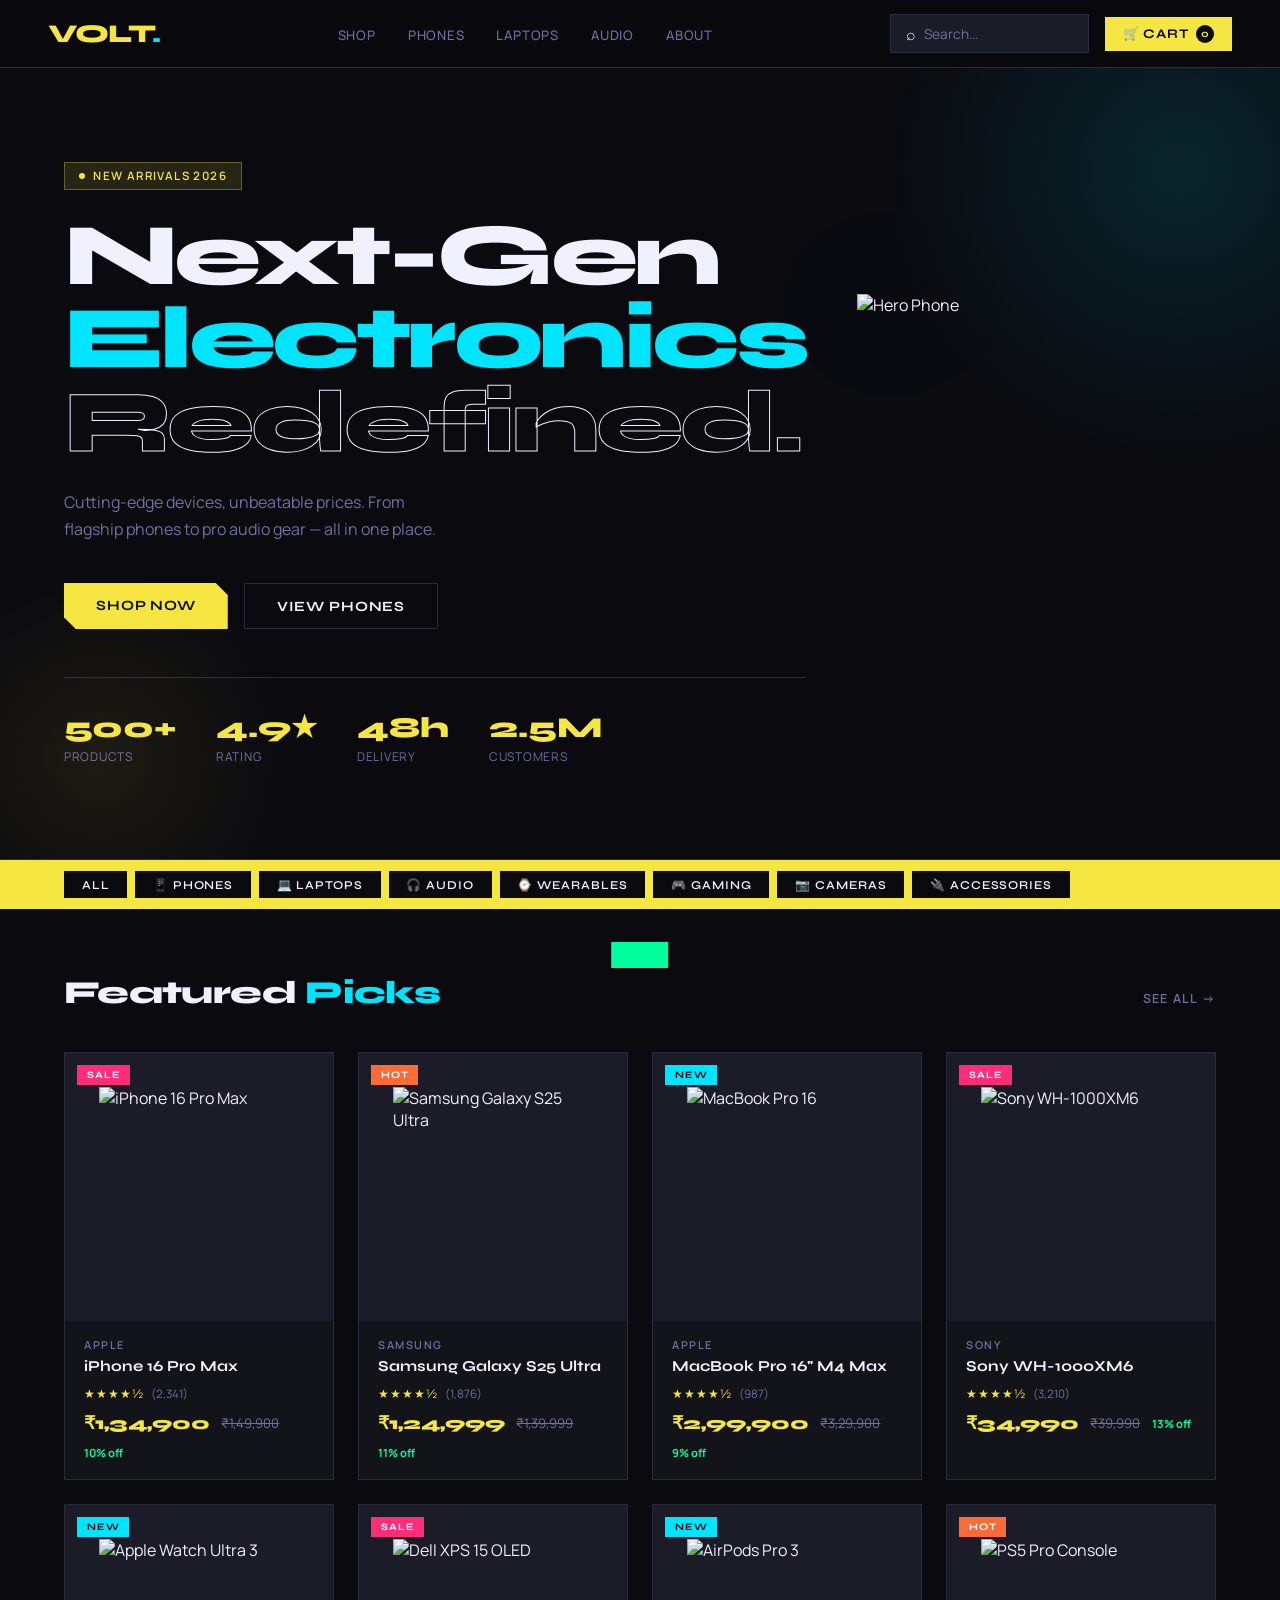
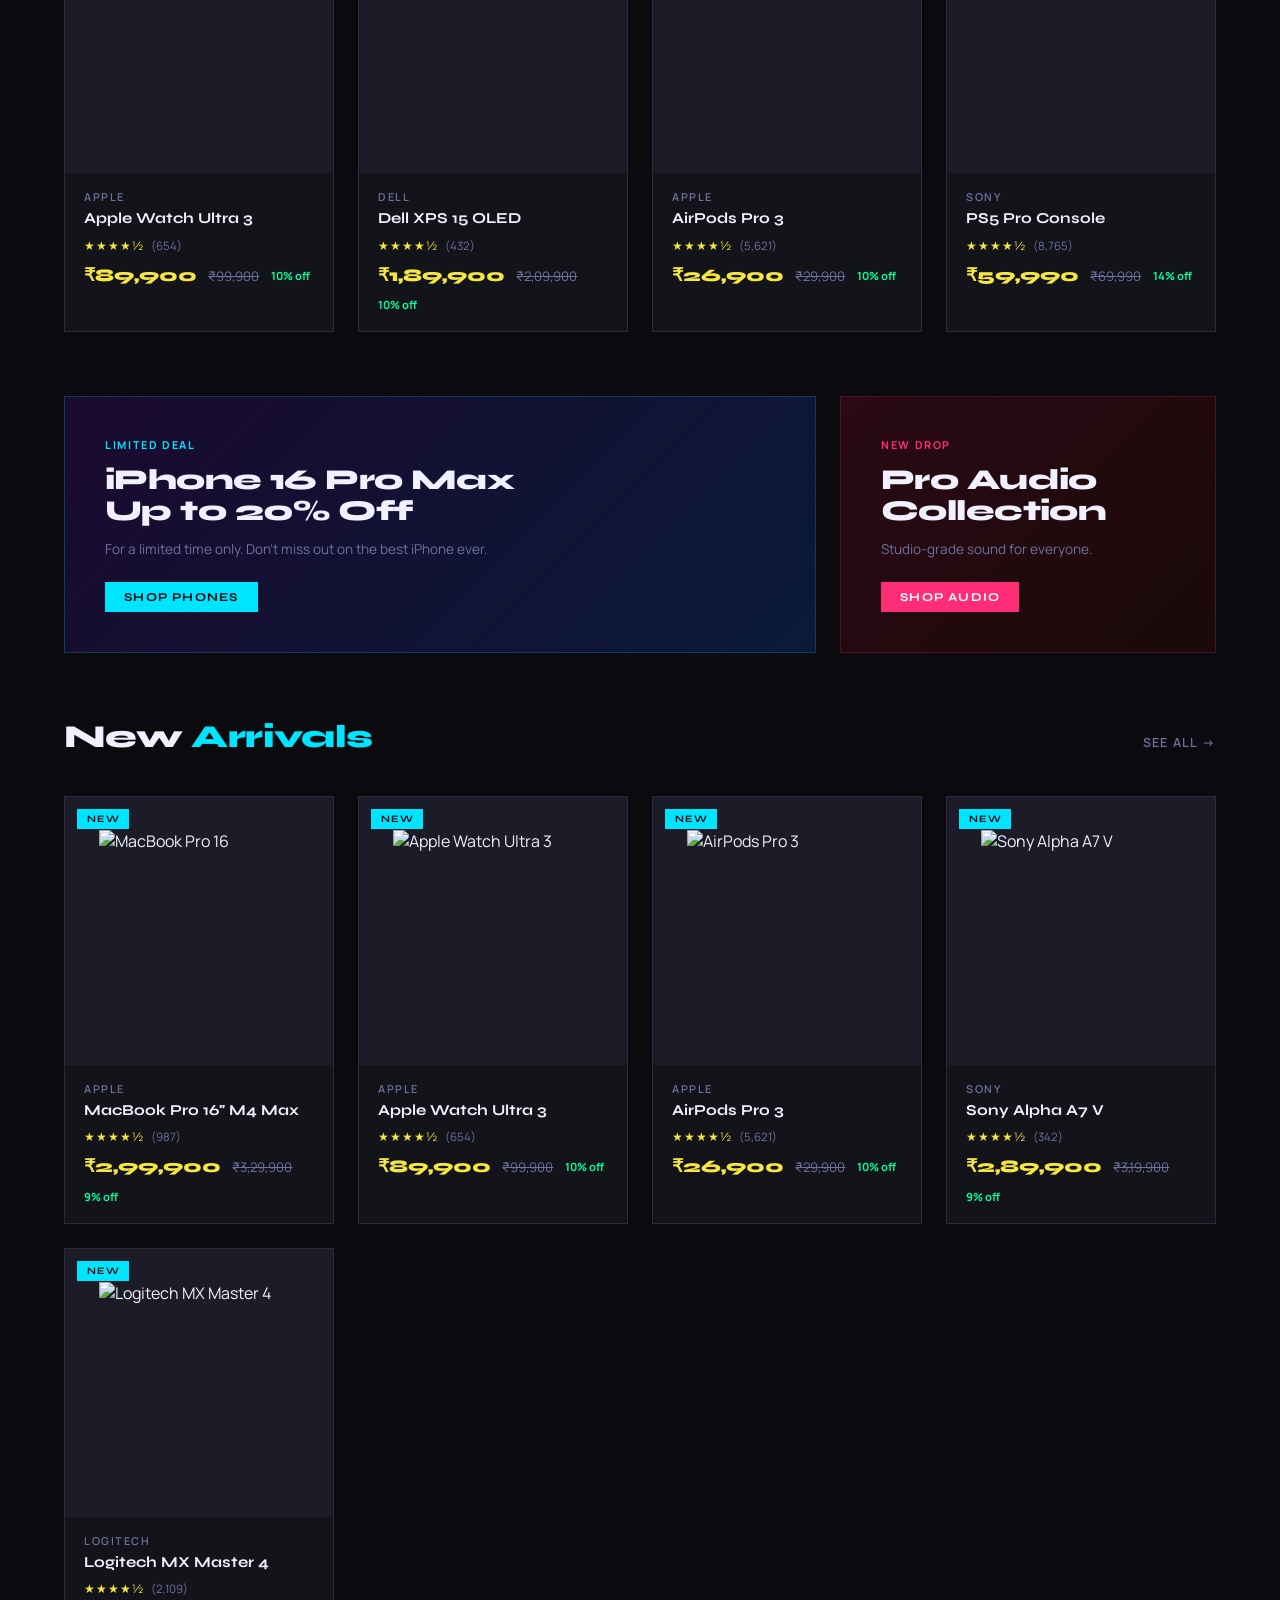
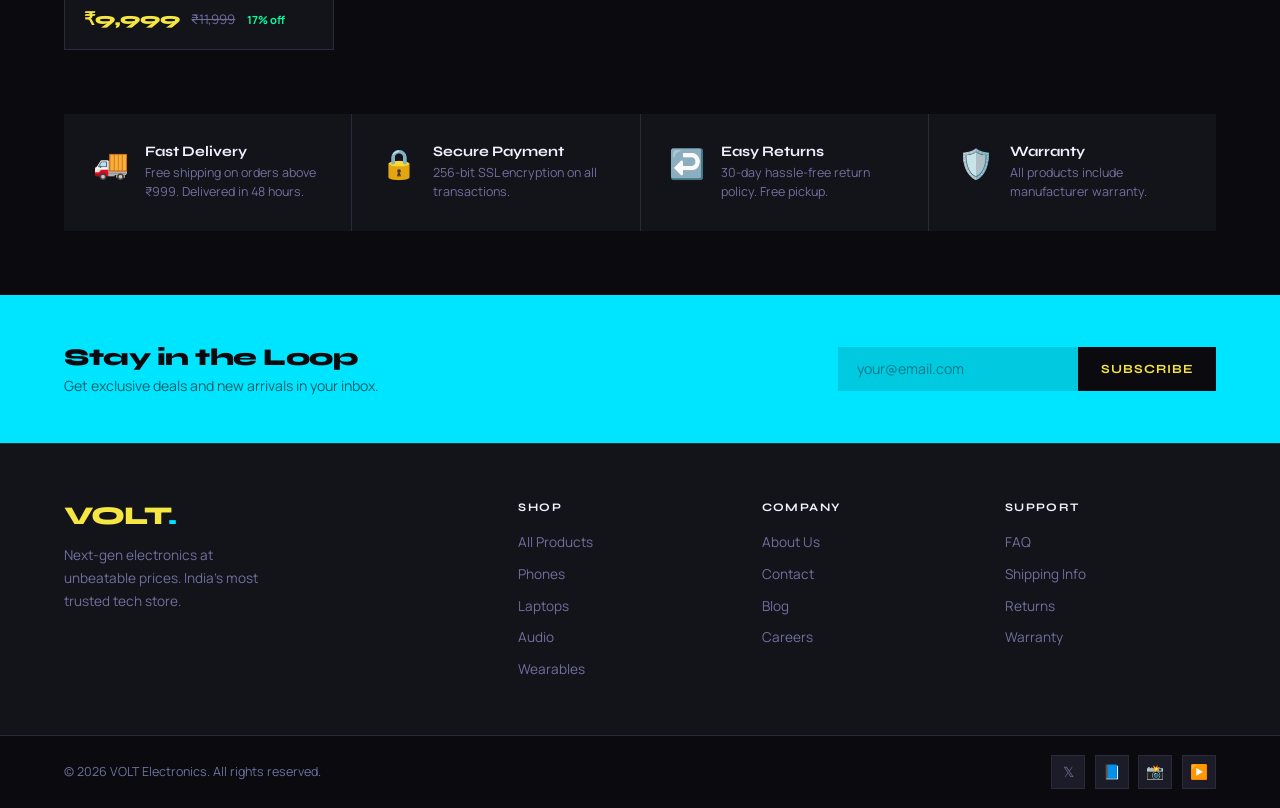
==== commit 9c985efc: "Update" ====
--- a/index.html
+++ b/index.html
@@ -1,350 +1,339 @@
 <!DOCTYPE html>
 <html lang="en">
 <head>
-<meta charset="UTF-8"/>
-<meta name="viewport" content="width=device-width,initial-scale=1.0"/>
+<meta charset="UTF-8"/><meta name="viewport" content="width=device-width,initial-scale=1.0"/>
 <title>VOLT — Next-Gen Electronics</title>
 <link href="https://fonts.googleapis.com/css2?family=Syne:wght@400;600;700;800&family=Manrope:wght@300;400;500;600&display=swap" rel="stylesheet"/>
 <style>
-*{box-sizing:border-box;margin:0;padding:0}
+/* ── RESET ── */
+*,*::before,*::after{box-sizing:border-box;margin:0;padding:0}
 :root{
-  --bg:#0a0a0f;--surf:#13131a;--surf2:#1c1c28;--bdr:#2a2a3a;
-  --txt:#f0f0ff;--mut:#7070a0;
-  --y:#f5e642;--c:#00e5ff;--pk:#ff2d78;--gr:#00ff9d;--or:#ff6b35;
+  --bg:#0a0a0f;--surface:#13131a;--surface2:#1c1c28;--border:#2a2a3a;
+  --text:#f0f0ff;--muted:#7070a0;
+  --yellow:#f5e642;--cyan:#00e5ff;--pink:#ff2d78;--green:#00ff9d;--orange:#ff6b35;
+  --display:'Syne',sans-serif;--body:'Manrope',sans-serif;
 }
 html{scroll-behavior:smooth}
-body{background:var(--bg);color:var(--txt);font-family:'Manrope',sans-serif;font-size:14px;line-height:1.5;overflow-x:hidden}
+body{background:var(--bg);color:var(--text);font-family:var(--body);font-weight:400;-webkit-font-smoothing:antialiased;overflow-x:hidden}
 ::-webkit-scrollbar{width:5px}
 ::-webkit-scrollbar-track{background:var(--bg)}
-::-webkit-scrollbar-thumb{background:var(--bdr);border-radius:3px}
-
-/* NAV */
-.nav{background:rgba(10,10,15,0.97);border-bottom:1px solid var(--bdr);padding:0 clamp(1rem,4vw,3rem);display:flex;align-items:center;justify-content:space-between;height:64px;position:sticky;top:0;z-index:50}
-.logo{font-family:'Syne',sans-serif;font-size:1.6rem;font-weight:800;color:var(--y);letter-spacing:-2px;cursor:pointer}
-.logo span{color:var(--c)}
-.nav-links{display:flex;gap:24px;list-style:none}
-.nav-links a{font-size:11px;font-weight:600;letter-spacing:.08em;text-transform:uppercase;color:var(--mut);cursor:pointer;transition:color .2s;text-decoration:none}
-.nav-links a:hover{color:var(--txt)}
-.nav-right{display:flex;align-items:center;gap:12px}
-.search-box{display:flex;align-items:center;gap:6px;background:var(--surf2);border:1px solid var(--bdr);padding:6px 12px}
-.search-box input{background:none;border:none;outline:none;color:var(--txt);font-family:'Manrope',sans-serif;font-size:13px;width:150px}
-.search-box input::placeholder{color:var(--mut)}
-.cart-btn{background:var(--y);color:#0a0a0f;border:none;padding:8px 16px;font-family:'Syne',sans-serif;font-size:11px;font-weight:800;letter-spacing:.06em;text-transform:uppercase;cursor:pointer;display:flex;align-items:center;gap:6px;transition:all .2s}
-.cart-btn:hover{background:var(--c)}
-.cbadge{background:#0a0a0f;color:var(--y);border-radius:50%;width:18px;height:18px;font-size:9px;font-weight:800;display:flex;align-items:center;justify-content:center}
+::-webkit-scrollbar-thumb{background:var(--border);border-radius:3px}
+a{text-decoration:none;color:inherit}
+img{max-width:100%;display:block}
+
+/* ── NAV ── */
+nav{position:sticky;top:0;z-index:200;background:rgba(10,10,15,0.92);backdrop-filter:blur(20px);border-bottom:1px solid var(--border);padding:0 clamp(1rem,4vw,3rem);display:flex;align-items:center;justify-content:space-between;height:68px}
+.logo{font-family:var(--display);font-size:1.6rem;font-weight:800;color:var(--yellow);letter-spacing:-0.03em;cursor:pointer;text-decoration:none}
+.logo span{color:var(--cyan)}
+.nav-links{display:flex;gap:2rem;list-style:none}
+.nav-links a{font-size:0.82rem;font-weight:500;letter-spacing:0.06em;text-transform:uppercase;color:var(--muted);transition:color 0.2s;text-decoration:none}
+.nav-links a:hover,.nav-links a.active{color:var(--text)}
+.nav-right{display:flex;align-items:center;gap:1rem}
+.search-box{display:flex;align-items:center;gap:0.5rem;background:var(--surface2);border:1px solid var(--border);padding:0.45rem 0.9rem}
+.search-box input{background:none;border:none;outline:none;color:var(--text);font-family:var(--body);font-size:0.85rem;width:150px}
+.search-box input::placeholder{color:var(--muted)}
+.cart-btn{background:var(--yellow);color:#0a0a0f;border:none;padding:0.5rem 1.1rem;font-family:var(--display);font-size:0.82rem;font-weight:700;letter-spacing:0.06em;text-transform:uppercase;cursor:pointer;transition:all 0.2s;display:flex;align-items:center;gap:0.5rem;text-decoration:none}
+.cart-btn:hover{background:var(--cyan)}
+.cart-count{background:#0a0a0f;color:var(--yellow);border-radius:50%;width:18px;height:18px;font-size:0.65rem;font-weight:700;display:flex;align-items:center;justify-content:center;min-width:18px}
 .hamburger{display:none;flex-direction:column;gap:5px;cursor:pointer;background:none;border:none;padding:4px}
-.hamburger span{display:block;width:22px;height:1.5px;background:var(--txt);transition:all .3s}
+.hamburger span{display:block;width:22px;height:1.5px;background:var(--text);transition:all 0.3s}
 .hamburger.open span:nth-child(1){transform:translateY(6.5px) rotate(45deg)}
 .hamburger.open span:nth-child(2){opacity:0}
 .hamburger.open span:nth-child(3){transform:translateY(-6.5px) rotate(-45deg)}
-.mobile-menu{display:none;position:fixed;inset:64px 0 0 0;background:var(--bg);z-index:49;flex-direction:column;align-items:center;justify-content:center;gap:2rem;border-top:1px solid var(--bdr)}
+.mobile-menu{display:none;position:fixed;inset:68px 0 0 0;background:var(--bg);z-index:199;flex-direction:column;align-items:center;justify-content:center;gap:2rem;border-top:1px solid var(--border)}
 .mobile-menu.open{display:flex}
-.mobile-menu a{font-family:'Syne',sans-serif;font-size:1.3rem;color:var(--txt);cursor:pointer;text-decoration:none}
-.mobile-menu a:hover{color:var(--y)}
-
-/* HERO */
-.hero{min-height:88vh;display:grid;grid-template-columns:1fr 1fr;align-items:center;padding:0 clamp(1rem,5vw,5rem);gap:2rem;position:relative;overflow:hidden;border-bottom:1px solid var(--bdr)}
-.hero::before{content:'';position:absolute;top:-200px;right:-200px;width:600px;height:600px;background:radial-gradient(circle,rgba(0,229,255,.12) 0%,transparent 70%);pointer-events:none}
-.hero::after{content:'';position:absolute;bottom:-100px;left:-100px;width:400px;height:400px;background:radial-gradient(circle,rgba(245,230,66,.08) 0%,transparent 70%);pointer-events:none}
-.badge{display:inline-flex;align-items:center;gap:6px;background:rgba(245,230,66,.12);border:1px solid rgba(245,230,66,.3);color:var(--y);font-size:10px;font-weight:700;letter-spacing:.12em;text-transform:uppercase;padding:5px 12px;margin-bottom:18px}
-.badge::before{content:'';width:6px;height:6px;background:var(--y);border-radius:50%;animation:pulse 2s infinite}
-@keyframes pulse{0%,100%{opacity:1;transform:scale(1)}50%{opacity:.5;transform:scale(1.5)}}
-.hero-title{font-family:'Syne',sans-serif;font-size:clamp(3rem,7vw,5.5rem);font-weight:800;line-height:.95;letter-spacing:-3px;margin-bottom:18px}
-.hero-title .t2{color:var(--c);display:block}
-.hero-title .t3{-webkit-text-stroke:1px var(--txt);color:transparent;display:block}
-.hero-sub{color:var(--mut);font-size:14px;max-width:40ch;line-height:1.7;margin-bottom:28px}
-.hero-btns{display:flex;gap:12px;flex-wrap:wrap}
-.btn-primary{background:var(--y);color:#0a0a0f;border:none;padding:12px 26px;font-family:'Syne',sans-serif;font-size:12px;font-weight:800;letter-spacing:.06em;text-transform:uppercase;cursor:pointer;transition:all .2s;clip-path:polygon(0 0,calc(100% - 12px) 0,100% 12px,100% 100%,12px 100%,0 calc(100% - 12px))}
-.btn-primary:hover{background:var(--c);transform:translateY(-2px)}
-.btn-outline{background:transparent;color:var(--txt);border:1px solid var(--bdr);padding:12px 26px;font-family:'Syne',sans-serif;font-size:12px;font-weight:800;letter-spacing:.06em;text-transform:uppercase;cursor:pointer;transition:all .2s}
-.btn-outline:hover{border-color:var(--c);color:var(--c)}
-.hero-stats{display:flex;gap:2.5rem;margin-top:2.5rem;padding-top:1.5rem;border-top:1px solid var(--bdr)}
-.sn{font-family:'Syne',sans-serif;font-size:1.8rem;font-weight:800;color:var(--y)}
-.sl{font-size:10px;color:var(--mut);margin-top:2px;text-transform:uppercase;letter-spacing:.08em}
-.hero-img-wrap{display:flex;align-items:center;justify-content:center}
-.hero-img{width:90%;max-width:480px;aspect-ratio:1;object-fit:contain;animation:float 4s ease-in-out infinite;filter:drop-shadow(0 0 60px rgba(0,229,255,.3))}
+.mobile-menu a{font-family:var(--display);font-size:1.3rem;color:var(--text);text-decoration:none}
+.mobile-menu a:hover{color:var(--yellow)}
+
+/* ── HERO ── */
+.hero{min-height:88vh;display:grid;grid-template-columns:1fr 1fr;align-items:center;padding:0 clamp(1rem,5vw,5rem);gap:2rem;position:relative;overflow:hidden;border-bottom:1px solid var(--border)}
+.hero::before{content:'';position:absolute;top:-200px;right:-200px;width:600px;height:600px;background:radial-gradient(circle,rgba(0,229,255,0.12) 0%,transparent 70%);pointer-events:none}
+.hero::after{content:'';position:absolute;bottom:-100px;left:-100px;width:400px;height:400px;background:radial-gradient(circle,rgba(245,230,66,0.08) 0%,transparent 70%);pointer-events:none}
+.hero-badge{display:inline-flex;align-items:center;gap:0.5rem;background:rgba(245,230,66,0.12);border:1px solid rgba(245,230,66,0.3);color:var(--yellow);font-size:0.72rem;font-weight:600;letter-spacing:0.12em;text-transform:uppercase;padding:0.35rem 0.9rem;margin-bottom:1.5rem}
+.hero-badge::before{content:'';width:6px;height:6px;background:var(--yellow);border-radius:50%;animation:pulse 2s infinite}
+@keyframes pulse{0%,100%{opacity:1;transform:scale(1)}50%{opacity:0.5;transform:scale(1.4)}}
+.hero-title{font-family:var(--display);font-size:clamp(3rem,7vw,5.5rem);font-weight:800;line-height:0.95;letter-spacing:-0.04em;margin-bottom:1.5rem}
+.hero-title .t2{color:var(--cyan);display:block}
+.hero-title .t3{-webkit-text-stroke:1px var(--text);color:transparent;display:block}
+.hero-sub{color:var(--muted);font-size:1rem;max-width:40ch;line-height:1.7;margin-bottom:2.5rem}
+.hero-actions{display:flex;gap:1rem;flex-wrap:wrap}
+.btn-primary{background:var(--yellow);color:#0a0a0f;border:none;padding:0.85rem 2rem;font-family:var(--display);font-size:0.88rem;font-weight:700;letter-spacing:0.06em;text-transform:uppercase;cursor:pointer;transition:all 0.2s;clip-path:polygon(0 0,calc(100% - 12px) 0,100% 12px,100% 100%,12px 100%,0 calc(100% - 12px));display:inline-block;text-decoration:none}
+.btn-primary:hover{background:var(--cyan);transform:translateY(-2px)}
+.btn-outline{background:transparent;color:var(--text);border:1px solid var(--border);padding:0.85rem 2rem;font-family:var(--display);font-size:0.88rem;font-weight:700;letter-spacing:0.06em;text-transform:uppercase;cursor:pointer;transition:all 0.2s;display:inline-block;text-decoration:none}
+.btn-outline:hover{border-color:var(--cyan);color:var(--cyan)}
+.hero-stats{display:flex;gap:2.5rem;margin-top:3rem;padding-top:2rem;border-top:1px solid var(--border)}
+.stat-num{font-family:var(--display);font-size:1.8rem;font-weight:800;color:var(--yellow)}
+.stat-label{font-size:0.75rem;color:var(--muted);margin-top:0.2rem;text-transform:uppercase;letter-spacing:0.06em}
+.hero-img-wrap{display:flex;align-items:center;justify-content:center;position:relative}
+.hero-img{width:90%;max-width:480px;aspect-ratio:1;object-fit:contain;animation:float 4s ease-in-out infinite;filter:drop-shadow(0 0 60px rgba(0,229,255,0.3))}
 @keyframes float{0%,100%{transform:translateY(0)}50%{transform:translateY(-16px)}}
 
-/* CAT STRIP */
-.cat-strip{background:var(--y);padding:10px clamp(1rem,5vw,5rem);display:flex;gap:6px;overflow-x:auto;scrollbar-width:none}
+/* ── CAT STRIP ── */
+.cat-strip{background:var(--yellow);padding:0.7rem clamp(1rem,5vw,5rem);display:flex;align-items:center;gap:0.5rem;overflow-x:auto;scrollbar-width:none}
 .cat-strip::-webkit-scrollbar{display:none}
-.chip{background:#0a0a0f;color:var(--txt);border:none;padding:6px 16px;font-family:'Syne',sans-serif;font-size:10px;font-weight:700;letter-spacing:.08em;text-transform:uppercase;cursor:pointer;transition:all .2s;white-space:nowrap;flex-shrink:0}
-.chip:hover,.chip.active{background:var(--c);color:#0a0a0f}
-
-/* SECTIONS */
-.section{padding:clamp(2rem,4vw,4rem) clamp(1rem,5vw,5rem)}
-.sec-head{display:flex;align-items:baseline;justify-content:space-between;margin-bottom:24px}
-.sec-title{font-family:'Syne',sans-serif;font-size:clamp(1.4rem,3vw,2rem);font-weight:800;letter-spacing:-1px}
-.sec-title span{color:var(--c)}
-.see-all{font-size:10px;font-weight:700;letter-spacing:.1em;text-transform:uppercase;color:var(--mut);cursor:pointer;background:none;border:none;font-family:'Manrope',sans-serif;transition:color .2s}
-.see-all:hover{color:var(--y)}
-
-/* PRODUCT CARDS */
-.pgrid{display:grid;grid-template-columns:repeat(4,1fr);gap:16px}
-.pcard{background:var(--surf);border:1px solid var(--bdr);cursor:pointer;transition:all .25s;position:relative;overflow:hidden}
-.pcard:hover{border-color:var(--c);transform:translateY(-4px);box-shadow:0 20px 40px rgba(0,0,0,.4)}
-.pbadge{position:absolute;top:10px;left:10px;z-index:2;font-family:'Syne',sans-serif;font-size:9px;font-weight:800;letter-spacing:.1em;text-transform:uppercase;padding:3px 8px}
-.bn{background:var(--c);color:#0a0a0f}.bs{background:var(--pk);color:#fff}.bh{background:var(--or);color:#fff}
-.pimg-wrap{aspect-ratio:1;background:var(--surf2);display:flex;align-items:center;justify-content:center;overflow:hidden;position:relative}
-.pimg{width:72%;aspect-ratio:1;object-fit:contain;transition:transform .4s}
-.pcard:hover .pimg{transform:scale(1.08)}
-.overlay{position:absolute;inset:0;background:rgba(0,229,255,.07);opacity:0;transition:opacity .25s;display:flex;align-items:flex-end;justify-content:center;padding-bottom:12px}
-.pcard:hover .overlay{opacity:1}
-.qadd{background:var(--c);color:#0a0a0f;border:none;padding:7px 16px;font-family:'Syne',sans-serif;font-size:10px;font-weight:800;letter-spacing:.06em;text-transform:uppercase;cursor:pointer;transform:translateY(10px);transition:transform .25s}
-.pcard:hover .qadd{transform:translateY(0)}
-.pinfo{padding:12px 14px 14px}
-.pbrand{font-size:9px;font-weight:700;letter-spacing:.14em;text-transform:uppercase;color:var(--mut);margin-bottom:3px}
-.pname{font-family:'Syne',sans-serif;font-size:.92rem;font-weight:700;line-height:1.3;margin-bottom:6px}
-.rating-row{display:flex;align-items:center;gap:5px;margin-bottom:6px}
-.stars{color:var(--y);font-size:10px;letter-spacing:1px}
-.rcount{font-size:10px;color:var(--mut)}
-.pprow{display:flex;align-items:center;gap:8px;flex-wrap:wrap}
-.pprice{font-family:'Syne',sans-serif;font-size:1.05rem;font-weight:800;color:var(--y)}
-.pold{font-size:11px;color:var(--mut);text-decoration:line-through}
-.psave{font-size:9px;color:var(--gr);font-weight:700}
-
-/* BANNERS */
-.bgrid{display:grid;grid-template-columns:2fr 1fr;gap:16px;padding:0 clamp(1rem,5vw,5rem) clamp(2rem,4vw,4rem)}
-.banner{padding:28px;position:relative;overflow:hidden;cursor:pointer;transition:transform .2s;text-decoration:none;display:block}
+.cat-chip{background:#0a0a0f;color:var(--text);border:none;padding:0.4rem 1.1rem;font-family:var(--display);font-size:0.75rem;font-weight:600;letter-spacing:0.08em;text-transform:uppercase;cursor:pointer;transition:all 0.2s;white-space:nowrap;flex-shrink:0;text-decoration:none;display:inline-block}
+.cat-chip:hover{background:var(--cyan);color:#0a0a0f}
+
+/* ── PRODUCT CARDS ── */
+.products-grid{display:grid;grid-template-columns:repeat(4,1fr);gap:1.5rem}
+.product-card{background:var(--surface);border:1px solid var(--border);cursor:pointer;transition:all 0.25s;position:relative;overflow:hidden;text-decoration:none;display:block}
+.product-card:hover{border-color:var(--cyan);transform:translateY(-4px);box-shadow:0 20px 40px rgba(0,0,0,0.4)}
+.card-badge{position:absolute;top:0.75rem;left:0.75rem;z-index:2;font-family:var(--display);font-size:0.62rem;font-weight:700;letter-spacing:0.1em;text-transform:uppercase;padding:0.25rem 0.6rem}
+.badge-new{background:var(--cyan);color:#0a0a0f}
+.badge-sale{background:var(--pink);color:#fff}
+.badge-hot{background:var(--orange);color:#fff}
+.card-img-wrap{aspect-ratio:1;background:var(--surface2);display:flex;align-items:center;justify-content:center;overflow:hidden;position:relative}
+.card-img{width:75%;aspect-ratio:1;object-fit:contain;transition:transform 0.4s ease}
+.product-card:hover .card-img{transform:scale(1.08)}
+.card-overlay{position:absolute;inset:0;background:rgba(0,229,255,0.08);opacity:0;transition:opacity 0.25s;display:flex;align-items:flex-end;justify-content:center;padding-bottom:1rem}
+.product-card:hover .card-overlay{opacity:1}
+.quick-add{background:var(--cyan);color:#0a0a0f;border:none;padding:0.55rem 1.4rem;font-family:var(--display);font-size:0.75rem;font-weight:700;letter-spacing:0.06em;text-transform:uppercase;cursor:pointer;transform:translateY(10px);transition:transform 0.25s}
+.product-card:hover .quick-add{transform:translateY(0)}
+.card-info{padding:1rem 1.2rem 1.2rem}
+.card-brand{font-size:0.68rem;font-weight:600;letter-spacing:0.14em;text-transform:uppercase;color:var(--muted);margin-bottom:0.3rem}
+.card-name{font-family:var(--display);font-size:0.95rem;font-weight:700;line-height:1.3;margin-bottom:0.5rem;color:var(--text)}
+.card-rating{display:flex;align-items:center;gap:0.4rem;margin-bottom:0.7rem}
+.stars{color:var(--yellow);font-size:0.75rem;letter-spacing:1px}
+.rating-count{font-size:0.72rem;color:var(--muted)}
+.card-price-row{display:flex;align-items:center;gap:0.7rem;flex-wrap:wrap}
+.card-price{font-family:var(--display);font-size:1.1rem;font-weight:800;color:var(--yellow)}
+.card-original{font-size:0.82rem;color:var(--muted);text-decoration:line-through}
+.card-save{font-size:0.7rem;color:var(--green);font-weight:700}
+
+/* ── SECTION ── */
+.section{padding:4rem clamp(1rem,5vw,5rem)}
+.section-head{display:flex;align-items:baseline;justify-content:space-between;margin-bottom:2.5rem}
+.section-title{font-family:var(--display);font-size:clamp(1.4rem,3vw,2rem);font-weight:800;letter-spacing:-0.02em}
+.section-title span{color:var(--cyan)}
+.see-all{font-size:0.78rem;font-weight:600;letter-spacing:0.1em;text-transform:uppercase;color:var(--muted);cursor:pointer;background:none;border:none;font-family:var(--body);transition:color 0.2s;text-decoration:none}
+.see-all:hover{color:var(--yellow)}
+
+/* ── BANNERS ── */
+.banner-grid{display:grid;grid-template-columns:2fr 1fr;gap:1.5rem;padding:0 clamp(1rem,5vw,5rem) 4rem}
+.banner{padding:2.5rem;position:relative;overflow:hidden;cursor:pointer;transition:transform 0.2s;text-decoration:none;display:block}
 .banner:hover{transform:translateY(-3px)}
-.b1{background:linear-gradient(135deg,#1a0a2e,#0a1a3a);border:1px solid rgba(0,229,255,.2)}
-.b2{background:linear-gradient(135deg,#2a0a14,#1a0a0a);border:1px solid rgba(255,45,120,.2)}
-.btag{font-size:9px;font-weight:800;letter-spacing:.15em;text-transform:uppercase;color:var(--c);margin-bottom:8px}
-.b2 .btag{color:var(--pk)}
-.btitle{font-family:'Syne',sans-serif;font-size:clamp(1.1rem,2.5vw,1.7rem);font-weight:800;line-height:1.1;letter-spacing:-1px;margin-bottom:10px}
-.bsub{font-size:12px;color:var(--mut);margin-bottom:16px}
-.bcta{display:inline-block;font-family:'Syne',sans-serif;font-size:10px;font-weight:800;letter-spacing:.08em;text-transform:uppercase;color:#0a0a0f;background:var(--c);padding:7px 16px;border:none;cursor:pointer;transition:opacity .2s}
-.bcta:hover{opacity:.85}
-.b2 .bcta{background:var(--pk);color:#fff}
-
-/* FEATURES */
-.feats{display:grid;grid-template-columns:repeat(4,1fr);gap:1px;background:var(--bdr);margin:0 clamp(1rem,5vw,5rem) clamp(2rem,4vw,4rem)}
-.feat{background:var(--surf);padding:20px;display:flex;align-items:flex-start;gap:14px}
-.ficon{font-size:1.8rem;flex-shrink:0}
-.ftitle{font-family:'Syne',sans-serif;font-size:.88rem;font-weight:700;margin-bottom:4px}
-.fdesc{font-size:11px;color:var(--mut);line-height:1.5}
-
-/* NEWSLETTER */
-.nl{background:var(--c);padding:clamp(2rem,4vw,3rem) clamp(1rem,5vw,5rem);display:flex;align-items:center;justify-content:space-between;gap:2rem;flex-wrap:wrap}
-.nl h3{font-family:'Syne',sans-serif;font-size:clamp(1.2rem,3vw,1.8rem);font-weight:800;color:#0a0a0f;letter-spacing:-1px}
-.nl p{font-size:12px;color:rgba(0,0,0,.6);margin-top:4px}
+.banner-1{background:linear-gradient(135deg,#1a0a2e 0%,#0a1a3a 100%);border:1px solid rgba(0,229,255,0.2)}
+.banner-2{background:linear-gradient(135deg,#2a0a14 0%,#1a0a0a 100%);border:1px solid rgba(255,45,120,0.2)}
+.banner-tag{font-size:0.68rem;font-weight:700;letter-spacing:0.15em;text-transform:uppercase;color:var(--cyan);margin-bottom:0.7rem}
+.banner-2 .banner-tag{color:var(--pink)}
+.banner-title{font-family:var(--display);font-size:clamp(1.2rem,2.5vw,1.8rem);font-weight:800;line-height:1.1;letter-spacing:-0.02em;margin-bottom:0.8rem;color:var(--text)}
+.banner-sub{font-size:0.85rem;color:var(--muted);margin-bottom:1.5rem}
+.banner-cta{display:inline-block;font-family:var(--display);font-size:0.75rem;font-weight:700;letter-spacing:0.1em;text-transform:uppercase;color:#0a0a0f;background:var(--cyan);padding:0.5rem 1.2rem;border:none;cursor:pointer}
+.banner-2 .banner-cta{background:var(--pink);color:#fff}
+
+/* ── FEATURES ── */
+.features{display:grid;grid-template-columns:repeat(4,1fr);gap:1px;background:var(--border);margin:0 clamp(1rem,5vw,5rem) 4rem}
+.feature{background:var(--surface);padding:1.8rem;display:flex;align-items:flex-start;gap:1rem}
+.feature-icon{font-size:1.8rem;flex-shrink:0}
+.feature-title{font-family:var(--display);font-size:0.9rem;font-weight:700;margin-bottom:0.3rem}
+.feature-desc{font-size:0.78rem;color:var(--muted);line-height:1.5}
+
+/* ── NEWSLETTER ── */
+.newsletter-strip{background:var(--cyan);padding:3rem clamp(1rem,5vw,5rem);display:flex;align-items:center;justify-content:space-between;gap:2rem;flex-wrap:wrap}
+.nl-text h3{font-family:var(--display);font-size:1.5rem;font-weight:800;color:#0a0a0f;letter-spacing:-0.02em}
+.nl-text p{font-size:0.88rem;color:rgba(0,0,0,0.6);margin-top:0.3rem}
 .nl-form{display:flex}
-.nl-form input{background:rgba(0,0,0,.12);border:none;padding:10px 16px;color:#0a0a0f;font-family:'Manrope',sans-serif;font-size:13px;outline:none;width:220px}
-.nl-form input::placeholder{color:rgba(0,0,0,.4)}
-.nl-form button{background:#0a0a0f;color:var(--y);border:none;padding:10px 16px;font-family:'Syne',sans-serif;font-size:10px;font-weight:800;letter-spacing:.08em;text-transform:uppercase;cursor:pointer;white-space:nowrap;transition:background .2s}
-.nl-form button:hover{background:var(--y);color:#0a0a0f}
-
-/* FOOTER */
-footer{background:var(--surf);border-top:1px solid var(--bdr);padding:clamp(2rem,4vw,3.5rem) clamp(1rem,5vw,5rem);display:grid;grid-template-columns:2fr 1fr 1fr 1fr;gap:2.5rem}
-.fc h4{font-family:'Syne',sans-serif;font-size:10px;font-weight:800;letter-spacing:.12em;text-transform:uppercase;color:var(--txt);margin-bottom:14px}
-.fc ul{list-style:none;display:flex;flex-direction:column;gap:8px}
-.fc ul a{font-size:12px;color:var(--mut);cursor:pointer;transition:color .2s;text-decoration:none}
-.fc ul a:hover{color:var(--y)}
-.fdesc{font-size:12px;color:var(--mut);margin-top:8px;max-width:22ch;line-height:1.7}
-.fbot{border-top:1px solid var(--bdr);padding:14px clamp(1rem,5vw,5rem);display:flex;justify-content:space-between;align-items:center;flex-wrap:wrap;gap:1rem;font-size:11px;color:var(--mut)}
-.fsoc{display:flex;gap:6px}
-.sb{background:var(--surf2);border:1px solid var(--bdr);color:var(--mut);width:32px;height:32px;display:flex;align-items:center;justify-content:center;font-size:12px;cursor:pointer;transition:all .2s;text-decoration:none}
-.sb:hover{background:var(--y);color:#0a0a0f;border-color:var(--y)}
-
-/* CART DRAWER */
-.cdover{position:fixed;inset:0;background:rgba(0,0,0,.7);z-index:99;opacity:0;pointer-events:none;transition:opacity .3s}
-.cdover.open{opacity:1;pointer-events:all}
-.cdrawer{position:fixed;top:0;right:0;width:380px;max-width:100vw;height:100vh;background:var(--surf);border-left:1px solid var(--bdr);z-index:100;transform:translateX(100%);transition:transform .35s cubic-bezier(.4,0,.2,1);display:flex;flex-direction:column}
-.cdrawer.open{transform:translateX(0)}
-.cdhead{padding:16px 18px;border-bottom:1px solid var(--bdr);display:flex;justify-content:space-between;align-items:center}
-.cdhead h3{font-family:'Syne',sans-serif;font-size:1rem;font-weight:800;letter-spacing:.05em;text-transform:uppercase}
-.cclose{background:none;border:none;color:var(--mut);font-size:1.5rem;cursor:pointer;line-height:1}
-.cclose:hover{color:var(--txt)}
-.citems{flex:1;overflow-y:auto;padding:14px 18px}
-.cempty{text-align:center;padding:50px 10px;color:var(--mut)}
-.cempty .eicon{font-size:3rem;margin-bottom:12px}
-.cempty p{font-family:'Syne',sans-serif;font-size:.95rem}
-.citem{display:grid;grid-template-columns:64px 1fr auto;gap:12px;padding:12px 0;border-bottom:1px solid var(--bdr);align-items:start}
-.cithumb{width:64px;height:64px;background:var(--surf2);display:flex;align-items:center;justify-content:center}
-.cithumb img{width:80%;height:80%;object-fit:contain}
-.ciname{font-family:'Syne',sans-serif;font-size:.82rem;font-weight:700;line-height:1.3;margin-bottom:3px}
-.cibrand{font-size:10px;color:var(--mut);margin-bottom:7px}
-.ciqty{display:flex;align-items:center;gap:6px}
-.cqb{background:var(--surf2);border:1px solid var(--bdr);color:var(--txt);width:24px;height:24px;font-size:1rem;cursor:pointer;display:flex;align-items:center;justify-content:center;transition:background .2s;font-family:'Manrope',sans-serif}
-.cqb:hover{background:var(--y);color:#0a0a0f;border-color:var(--y)}
-.cqn{font-size:12px;font-weight:700;min-width:20px;text-align:center}
-.ciprice{font-family:'Syne',sans-serif;font-size:.95rem;font-weight:800;color:var(--y);white-space:nowrap}
-.cirm{background:none;border:none;color:var(--mut);cursor:pointer;font-size:10px;display:block;margin-top:5px;transition:color .2s;font-family:'Manrope',sans-serif;padding:0}
-.cirm:hover{color:var(--pk)}
-.cfoot{padding:16px 18px;border-top:1px solid var(--bdr)}
-.crow{display:flex;justify-content:space-between;font-size:12px;color:var(--mut);margin-bottom:7px}
-.ctotal{display:flex;justify-content:space-between;align-items:center;margin-bottom:14px}
-.ctotal span:first-child{font-family:'Syne',sans-serif;font-weight:800;font-size:.95rem}
-.ctotal span:last-child{font-family:'Syne',sans-serif;font-size:1.2rem;font-weight:800;color:var(--y)}
-.ccheckout{width:100%;background:var(--y);color:#0a0a0f;border:none;padding:12px;font-family:'Syne',sans-serif;font-size:12px;font-weight:800;letter-spacing:.08em;text-transform:uppercase;cursor:pointer;transition:background .2s}
-.ccheckout:hover{background:var(--c)}
-
-/* TOAST */
-.toast{position:fixed;bottom:2rem;left:50%;transform:translateX(-50%) translateY(100px);background:var(--gr);color:#0a0a0f;font-family:'Syne',sans-serif;font-size:12px;font-weight:800;padding:10px 22px;z-index:999;transition:transform .3s;white-space:nowrap;pointer-events:none}
+.nl-form input{background:rgba(0,0,0,0.12);border:none;padding:0.8rem 1.2rem;color:#0a0a0f;font-family:var(--body);font-size:0.88rem;outline:none;width:240px}
+.nl-form input::placeholder{color:rgba(0,0,0,0.4)}
+.nl-form button{background:#0a0a0f;color:var(--yellow);border:none;padding:0.8rem 1.4rem;font-family:var(--display);font-size:0.78rem;font-weight:700;letter-spacing:0.08em;text-transform:uppercase;cursor:pointer;white-space:nowrap;transition:background 0.2s}
+.nl-form button:hover{background:var(--yellow);color:#0a0a0f}
+
+/* ── FOOTER ── */
+footer{background:var(--surface);border-top:1px solid var(--border);padding:clamp(2rem,5vw,3.5rem) clamp(1rem,5vw,5rem);display:grid;grid-template-columns:2fr 1fr 1fr 1fr;gap:2rem}
+.footer-brand-desc{font-size:0.85rem;color:var(--muted);max-width:26ch;line-height:1.7;margin-top:0.8rem}
+.footer-col h4{font-family:var(--display);font-size:0.72rem;font-weight:700;letter-spacing:0.12em;text-transform:uppercase;color:var(--text);margin-bottom:1rem}
+.footer-col ul{list-style:none;display:flex;flex-direction:column;gap:0.6rem}
+.footer-col ul a{font-size:0.85rem;color:var(--muted);text-decoration:none;transition:color 0.2s}
+.footer-col ul a:hover{color:var(--yellow)}
+.footer-bottom{border-top:1px solid var(--border);padding:1.2rem clamp(1rem,5vw,5rem);display:flex;justify-content:space-between;align-items:center;flex-wrap:wrap;gap:1rem}
+.footer-bottom p{font-size:0.78rem;color:var(--muted)}
+.footer-socials{display:flex;gap:0.6rem}
+.social-btn{background:var(--surface2);border:1px solid var(--border);color:var(--muted);width:34px;height:34px;display:flex;align-items:center;justify-content:center;font-size:0.9rem;cursor:pointer;transition:all 0.2s;text-decoration:none}
+.social-btn:hover{background:var(--yellow);color:#0a0a0f;border-color:var(--yellow)}
+
+/* ── TOAST ── */
+.toast{position:fixed;bottom:2rem;left:50%;transform:translateX(-50%) translateY(100px);background:var(--green);color:#0a0a0f;font-family:var(--display);font-size:0.85rem;font-weight:700;padding:0.8rem 1.8rem;z-index:9999;transition:transform 0.3s;white-space:nowrap;pointer-events:none}
 .toast.show{transform:translateX(-50%) translateY(0)}
 
-/* RESPONSIVE */
-@media(max-width:1200px){.pgrid{grid-template-columns:repeat(3,1fr)}}
-@media(max-width:1024px){.hero{grid-template-columns:1fr;min-height:auto;padding-top:3rem;padding-bottom:3rem;text-align:center}.hero-sub{margin:0 auto 28px}.hero-btns{justify-content:center}.hero-img-wrap{display:none}.hero-stats{justify-content:center}.bgrid{grid-template-columns:1fr}.feats{grid-template-columns:1fr 1fr}footer{grid-template-columns:1fr 1fr}}
-@media(max-width:768px){.nav-links,.search-box{display:none}.hamburger{display:flex}.pgrid{grid-template-columns:repeat(2,1fr)}.feats{grid-template-columns:1fr}.nl{flex-direction:column}.nl-form{flex-direction:column;width:100%}.nl-form input{width:100%}footer{grid-template-columns:1fr 1fr}.fbot{flex-direction:column;text-align:center}}
-@media(max-width:480px){.pgrid{grid-template-columns:1fr}footer{grid-template-columns:1fr}}
+/* ── RESPONSIVE ── */
+@media(max-width:1200px){.products-grid{grid-template-columns:repeat(3,1fr)}}
+@media(max-width:1024px){
+  .hero{grid-template-columns:1fr;min-height:auto;padding-top:3rem;padding-bottom:3rem;text-align:center}
+  .hero-sub{margin:0 auto 2.5rem}
+  .hero-actions{justify-content:center}
+  .hero-img-wrap{display:none}
+  .hero-stats{justify-content:center}
+  .banner-grid{grid-template-columns:1fr}
+  .features{grid-template-columns:1fr 1fr}
+  footer{grid-template-columns:1fr 1fr;gap:2.5rem}
+}
+@media(max-width:768px){
+  .nav-links,.search-box{display:none}
+  .hamburger{display:flex}
+  .products-grid{grid-template-columns:repeat(2,1fr)}
+  .features{grid-template-columns:1fr}
+  .newsletter-strip{flex-direction:column}
+  .nl-form{flex-direction:column;width:100%}
+  .nl-form input{width:100%}
+  footer{grid-template-columns:1fr 1fr}
+  .footer-bottom{flex-direction:column;text-align:center}
+}
+@media(max-width:480px){
+  .products-grid{grid-template-columns:1fr}
+  footer{grid-template-columns:1fr}
+}
 </style>
 </head>
 <body>
 
 <!-- NAV -->
-<nav class="nav">
-  <div class="logo" onclick="filterCat('All')">VOLT<span>.</span></div>
+<nav>
+  <a class="logo" href="index.html">VOLT<span>.</span></a>
   <ul class="nav-links">
-    <li><a onclick="filterCat('All')">Shop</a></li>
-    <li><a onclick="filterCat('Phones')">Phones</a></li>
-    <li><a onclick="filterCat('Laptops')">Laptops</a></li>
-    <li><a onclick="filterCat('Audio')">Audio</a></li>
-    <li><a onclick="filterCat('Wearables')">Wearables</a></li>
+    <li><a href="shop.html">Shop</a></li>
+    <li><a href="shop.html?cat=Phones">Phones</a></li>
+    <li><a href="shop.html?cat=Laptops">Laptops</a></li>
+    <li><a href="shop.html?cat=Audio">Audio</a></li>
+    <li><a href="about.html">About</a></li>
   </ul>
   <div class="nav-right">
     <div class="search-box">
       <span>⌕</span>
-      <input type="text" placeholder="Search products..." oninput="handleSearch(this.value)"/>
+      <input type="text" placeholder="Search..." onkeydown="if(event.key==='Enter')location.href='shop.html?q='+this.value"/>
     </div>
-    <button class="cart-btn" onclick="openCart()">🛒 Cart <span class="cbadge" id="cbadge">0</span></button>
+    <a href="cart.html" class="cart-btn">🛒 Cart <span class="cart-count" id="cart-count">0</span></a>
   </div>
   <button class="hamburger" id="hamburger"><span></span><span></span><span></span></button>
 </nav>
 
 <!-- MOBILE MENU -->
 <div class="mobile-menu" id="mobileMenu">
-  <a onclick="filterCat('All');closeMobile()">Shop</a>
-  <a onclick="filterCat('Phones');closeMobile()">Phones</a>
-  <a onclick="filterCat('Laptops');closeMobile()">Laptops</a>
-  <a onclick="filterCat('Audio');closeMobile()">Audio</a>
-  <a onclick="filterCat('Wearables');closeMobile()">Wearables</a>
-  <a onclick="openCart();closeMobile()">Cart</a>
+  <a href="shop.html">Shop</a>
+  <a href="shop.html?cat=Phones">Phones</a>
+  <a href="shop.html?cat=Laptops">Laptops</a>
+  <a href="about.html">About</a>
+  <a href="contact.html">Contact</a>
+  <a href="cart.html">Cart</a>
 </div>
 
 <!-- HERO -->
 <section class="hero">
   <div>
-    <div class="badge">New Arrivals 2026</div>
+    <div class="hero-badge">New Arrivals 2026</div>
     <h1 class="hero-title">Next-Gen<br><span class="t2">Electronics</span><span class="t3">Redefined.</span></h1>
     <p class="hero-sub">Cutting-edge devices, unbeatable prices. From flagship phones to pro audio gear — all in one place.</p>
-    <div class="hero-btns">
-      <button class="btn-primary" onclick="filterCat('All')">Shop Now</button>
-      <button class="btn-outline" onclick="filterCat('Phones')">View Phones</button>
+    <div class="hero-actions">
+      <a href="shop.html" class="btn-primary">Shop Now</a>
+      <a href="shop.html?cat=Phones" class="btn-outline">View Phones</a>
     </div>
     <div class="hero-stats">
-      <div><div class="sn">500+</div><div class="sl">Products</div></div>
-      <div><div class="sn">4.9★</div><div class="sl">Rating</div></div>
-      <div><div class="sn">48h</div><div class="sl">Delivery</div></div>
-      <div><div class="sn">2.5M</div><div class="sl">Customers</div></div>
+      <div><div class="stat-num">500+</div><div class="stat-label">Products</div></div>
+      <div><div class="stat-num">4.9★</div><div class="stat-label">Rating</div></div>
+      <div><div class="stat-num">48h</div><div class="stat-label">Delivery</div></div>
+      <div><div class="stat-num">2.5M</div><div class="stat-label">Customers</div></div>
     </div>
   </div>
   <div class="hero-img-wrap">
-    <img class="hero-img" src="https://images.unsplash.com/photo-1511707171634-5f897ff02aa9?w=600&q=80&fit=crop" alt="Phone"/>
+    <img class="hero-img" src="https://images.unsplash.com/photo-1511707171634-5f897ff02aa9?w=600&q=80&fit=crop" alt="Hero Phone"/>
   </div>
 </section>
 
 <!-- CAT STRIP -->
 <div class="cat-strip">
-  <button class="chip active" onclick="filterCat('All',this)">All</button>
-  <button class="chip" onclick="filterCat('Phones',this)">📱 Phones</button>
-  <button class="chip" onclick="filterCat('Laptops',this)">💻 Laptops</button>
-  <button class="chip" onclick="filterCat('Audio',this)">🎧 Audio</button>
-  <button class="chip" onclick="filterCat('Wearables',this)">⌚ Wearables</button>
-  <button class="chip" onclick="filterCat('Gaming',this)">🎮 Gaming</button>
-  <button class="chip" onclick="filterCat('Cameras',this)">📷 Cameras</button>
-  <button class="chip" onclick="filterCat('Accessories',this)">🔌 Accessories</button>
-</div>
-
-<!-- FEATURED -->
-<div class="section">
-  <div class="sec-head">
-    <h2 class="sec-title">Featured <span>Picks</span></h2>
-    <button class="see-all" onclick="filterCat('All')">See All →</button>
-  </div>
-  <div class="pgrid" id="pgrid"></div>
-</div>
+  <a class="cat-chip" href="shop.html">All</a>
+  <a class="cat-chip" href="shop.html?cat=Phones">📱 Phones</a>
+  <a class="cat-chip" href="shop.html?cat=Laptops">💻 Laptops</a>
+  <a class="cat-chip" href="shop.html?cat=Audio">🎧 Audio</a>
+  <a class="cat-chip" href="shop.html?cat=Wearables">⌚ Wearables</a>
+  <a class="cat-chip" href="shop.html?cat=Gaming">🎮 Gaming</a>
+  <a class="cat-chip" href="shop.html?cat=Cameras">📷 Cameras</a>
+  <a class="cat-chip" href="shop.html?cat=Accessories">🔌 Accessories</a>
+</div>
+
+<!-- FEATURED PRODUCTS -->
+<section class="section">
+  <div class="section-head">
+    <h2 class="section-title">Featured <span>Picks</span></h2>
+    <a href="shop.html" class="see-all">See All →</a>
+  </div>
+  <div class="products-grid" id="featured-grid"></div>
+</section>
 
 <!-- BANNERS -->
-<div class="bgrid">
-  <div class="banner b1" onclick="filterCat('Phones')">
-    <p class="btag">Limited Deal</p>
-    <h3 class="btitle">iPhone 16 Pro Max<br>Up to 20% Off</h3>
-    <p class="bsub">For a limited time only. Don't miss out on the best iPhone ever.</p>
-    <button class="bcta">Shop Phones</button>
-  </div>
-  <div class="banner b2" onclick="filterCat('Audio')">
-    <p class="btag">New Drop</p>
-    <h3 class="btitle">Pro Audio<br>Collection</h3>
-    <p class="bsub">Studio-grade sound for everyone.</p>
-    <button class="bcta">Shop Audio</button>
-  </div>
+<div class="banner-grid">
+  <a class="banner banner-1" href="shop.html?cat=Phones">
+    <p class="banner-tag">Limited Deal</p>
+    <h3 class="banner-title">iPhone 16 Pro Max<br>Up to 20% Off</h3>
+    <p class="banner-sub">For a limited time only. Don't miss out on the best iPhone ever.</p>
+    <span class="banner-cta">Shop Phones</span>
+  </a>
+  <a class="banner banner-2" href="shop.html?cat=Audio">
+    <p class="banner-tag">New Drop</p>
+    <h3 class="banner-title">Pro Audio<br>Collection</h3>
+    <p class="banner-sub">Studio-grade sound for everyone.</p>
+    <span class="banner-cta">Shop Audio</span>
+  </a>
 </div>
 
 <!-- NEW ARRIVALS -->
-<div class="section" style="padding-top:0">
-  <div class="sec-head">
-    <h2 class="sec-title">New <span>Arrivals</span></h2>
-    <button class="see-all" onclick="filterCat('All')">See All →</button>
-  </div>
-  <div class="pgrid" id="ngrid"></div>
-</div>
+<section class="section" style="padding-top:0">
+  <div class="section-head">
+    <h2 class="section-title">New <span>Arrivals</span></h2>
+    <a href="shop.html" class="see-all">See All →</a>
+  </div>
+  <div class="products-grid" id="new-grid"></div>
+</section>
 
 <!-- FEATURES -->
-<div class="feats">
-  <div class="feat"><span class="ficon">🚚</span><div><div class="ftitle">Fast Delivery</div><div class="fdesc">Free shipping on orders above ₹999. Delivered in 48 hours.</div></div></div>
-  <div class="feat"><span class="ficon">🔒</span><div><div class="ftitle">Secure Payment</div><div class="fdesc">256-bit SSL encryption on all transactions.</div></div></div>
-  <div class="feat"><span class="ficon">↩️</span><div><div class="ftitle">Easy Returns</div><div class="fdesc">30-day hassle-free return policy. Free pickup.</div></div></div>
-  <div class="feat"><span class="ficon">🛡️</span><div><div class="ftitle">Warranty</div><div class="fdesc">All products include manufacturer warranty.</div></div></div>
+<div class="features">
+  <div class="feature"><span class="feature-icon">🚚</span><div><div class="feature-title">Fast Delivery</div><div class="feature-desc">Free shipping on orders above ₹999. Delivered in 48 hours.</div></div></div>
+  <div class="feature"><span class="feature-icon">🔒</span><div><div class="feature-title">Secure Payment</div><div class="feature-desc">256-bit SSL encryption on all transactions.</div></div></div>
+  <div class="feature"><span class="feature-icon">↩️</span><div><div class="feature-title">Easy Returns</div><div class="feature-desc">30-day hassle-free return policy. Free pickup.</div></div></div>
+  <div class="feature"><span class="feature-icon">🛡️</span><div><div class="feature-title">Warranty</div><div class="feature-desc">All products include manufacturer warranty.</div></div></div>
 </div>
 
 <!-- NEWSLETTER -->
-<div class="nl">
-  <div><h3>Stay in the Loop</h3><p>Exclusive deals and new arrivals in your inbox.</p></div>
+<div class="newsletter-strip">
+  <div class="nl-text"><h3>Stay in the Loop</h3><p>Get exclusive deals and new arrivals in your inbox.</p></div>
   <div class="nl-form">
-    <input type="email" placeholder="your@email.com" id="nl-inp"/>
-    <button onclick="nlSub()">Subscribe</button>
+    <input type="email" id="nl-email" placeholder="your@email.com"/>
+    <button onclick="nlSubscribe()">Subscribe</button>
   </div>
 </div>
 
 <!-- FOOTER -->
 <footer>
-  <div class="fc">
-    <div class="logo">VOLT<span>.</span></div>
-    <p class="fdesc">Next-gen electronics at unbeatable prices. India's most trusted tech store.</p>
-  </div>
-  <div class="fc"><h4>Shop</h4><ul>
-    <li><a onclick="filterCat('All')">All Products</a></li>
-    <li><a onclick="filterCat('Phones')">Phones</a></li>
-    <li><a onclick="filterCat('Laptops')">Laptops</a></li>
-    <li><a onclick="filterCat('Audio')">Audio</a></li>
-    <li><a onclick="filterCat('Wearables')">Wearables</a></li>
+  <div>
+    <a class="logo" href="index.html">VOLT<span>.</span></a>
+    <p class="footer-brand-desc">Next-gen electronics at unbeatable prices. India's most trusted tech store.</p>
+  </div>
+  <div class="footer-col"><h4>Shop</h4><ul>
+    <li><a href="shop.html">All Products</a></li>
+    <li><a href="shop.html?cat=Phones">Phones</a></li>
+    <li><a href="shop.html?cat=Laptops">Laptops</a></li>
+    <li><a href="shop.html?cat=Audio">Audio</a></li>
+    <li><a href="shop.html?cat=Wearables">Wearables</a></li>
   </ul></div>
-  <div class="fc"><h4>Company</h4><ul>
-    <li><a>About Us</a></li><li><a>Contact</a></li><li><a>Blog</a></li><li><a>Careers</a></li>
+  <div class="footer-col"><h4>Company</h4><ul>
+    <li><a href="about.html">About Us</a></li>
+    <li><a href="contact.html">Contact</a></li>
+    <li><a href="blog.html">Blog</a></li>
+    <li><a href="#">Careers</a></li>
   </ul></div>
-  <div class="fc"><h4>Support</h4><ul>
-    <li><a>FAQ</a></li><li><a>Shipping</a></li><li><a>Returns</a></li><li><a>Warranty</a></li>
+  <div class="footer-col"><h4>Support</h4><ul>
+    <li><a href="faq.html">FAQ</a></li>
+    <li><a href="#">Shipping Info</a></li>
+    <li><a href="#">Returns</a></li>
+    <li><a href="#">Warranty</a></li>
   </ul></div>
 </footer>
-<div class="fbot">
-  <span>© 2026 VOLT Electronics. All rights reserved.</span>
-  <div class="fsoc">
-    <a class="sb">𝕏</a><a class="sb">f</a><a class="sb">in</a><a class="sb">▶</a>
-  </div>
-</div>
-
-<!-- CART DRAWER -->
-<div class="cdover" id="cdover" onclick="closeCart()"></div>
-<div class="cdrawer" id="cdrawer">
-  <div class="cdhead"><h3>Your Cart</h3><button class="cclose" onclick="closeCart()">×</button></div>
-  <div class="citems" id="citems"></div>
-  <div class="cfoot" id="cfoot" style="display:none">
-    <div class="crow"><span>Subtotal</span><span id="csub"></span></div>
-    <div class="crow"><span>Shipping</span><span style="color:var(--gr)">FREE</span></div>
-    <div class="crow"><span>GST (18%)</span><span id="ctax"></span></div>
-    <div class="ctotal"><span>Total</span><span id="ctot"></span></div>
-    <button class="ccheckout" onclick="toast('Checkout! Download all 11 files for the full checkout page.')">Proceed to Checkout →</button>
+<div class="footer-bottom">
+  <p>© 2026 VOLT Electronics. All rights reserved.</p>
+  <div class="footer-socials">
+    <a class="social-btn">𝕏</a>
+    <a class="social-btn">📘</a>
+    <a class="social-btn">📸</a>
+    <a class="social-btn">▶️</a>
   </div>
 </div>
 
@@ -367,115 +356,74 @@
   {id:12,name:'Logitech MX Master 4',brand:'Logitech',cat:'Accessories',price:9999,orig:11999,badge:'new',rating:4.8,reviews:2109,img:'https://images.unsplash.com/photo-1527864550417-7fd91fc51a46?w=500&q=80&fit=crop'},
 ];
 
-let cart=[];
-
-const fmt=p=>'₹'+Number(p).toLocaleString('en-IN');
-const stars=r=>'★'.repeat(Math.floor(r))+(r%1>=.5?'½':'');
-const bdg=b=>{if(!b)return'';const m={new:'bn',sale:'bs',hot:'bh'};return`<span class="pbadge ${m[b]}">${b.toUpperCase()}</span>`};
+function fmt(p){return'₹'+Number(p).toLocaleString('en-IN')}
+function stars(r){return'★'.repeat(Math.floor(r))+(r%1>=.5?'½':'')}
+function bdg(b){if(!b)return'';const m={new:'badge-new',sale:'badge-sale',hot:'badge-hot'};return`<span class="card-badge ${m[b]}">${b.toUpperCase()}</span>`}
 
 function cardHTML(p){
   const s=Math.round((p.orig-p.price)/p.orig*100);
-  return`<div class="pcard" onclick="prodClick(${p.id})">
+  return`<a class="product-card" href="product.html?id=${p.id}">
     ${bdg(p.badge)}
-    <div class="pimg-wrap">
-      <img class="pimg" src="${p.img}" alt="${p.name}" loading="lazy">
-      <div class="overlay"><button class="qadd" onclick="event.stopPropagation();addCart(${p.id})">+ Add to Cart</button></div>
+    <div class="card-img-wrap">
+      <img class="card-img" src="${p.img}" alt="${p.name}" loading="lazy">
+      <div class="card-overlay">
+        <button class="quick-add" onclick="event.preventDefault();addCart(${p.id},event)">+ Add to Cart</button>
+      </div>
     </div>
-    <div class="pinfo">
-      <div class="pbrand">${p.brand}</div>
-      <div class="pname">${p.name}</div>
-      <div class="rating-row"><span class="stars">${stars(p.rating)}</span><span class="rcount">(${p.reviews.toLocaleString()})</span></div>
-      <div class="pprow"><span class="pprice">${fmt(p.price)}</span><span class="pold">${fmt(p.orig)}</span><span class="psave">${s}% off</span></div>
+    <div class="card-info">
+      <div class="card-brand">${p.brand}</div>
+      <div class="card-name">${p.name}</div>
+      <div class="card-rating"><span class="stars">${stars(p.rating)}</span><span class="rating-count">(${p.reviews.toLocaleString()})</span></div>
+      <div class="card-price-row">
+        <span class="card-price">${fmt(p.price)}</span>
+        <span class="card-original">${fmt(p.orig)}</span>
+        <span class="card-save">${s}% off</span>
+      </div>
     </div>
-  </div>`;
-}
-
-function filterCat(cat,btn){
-  if(btn){document.querySelectorAll('.chip').forEach(c=>c.classList.remove('active'));btn.classList.add('active')}
-  const list=cat==='All'?products:products.filter(p=>p.cat===cat);
-  document.getElementById('pgrid').innerHTML=list.slice(0,8).map(cardHTML).join('');
-  const newArr=products.filter(p=>p.badge==='new'&&(cat==='All'||p.cat===cat));
-  document.getElementById('ngrid').innerHTML=newArr.slice(0,4).map(cardHTML).join('');
-}
-
-function handleSearch(q){
-  const lower=q.toLowerCase();
-  const res=!q?products:products.filter(p=>p.name.toLowerCase().includes(lower)||p.brand.toLowerCase().includes(lower)||p.cat.toLowerCase().includes(lower));
-  document.getElementById('pgrid').innerHTML=res.slice(0,8).map(cardHTML).join('');
-  document.getElementById('ngrid').innerHTML=res.filter(p=>p.badge==='new').slice(0,4).map(cardHTML).join('');
-}
-
-function prodClick(id){
+  </a>`;
+}
+
+function addCart(id,e){
+  if(e)e.stopPropagation();
   const p=products.find(x=>x.id===id);
-  toast(`${p.name} — ${fmt(p.price)} · Hover & click "Add to Cart"`);
-}
-
-function addCart(id){
-  const p=products.find(x=>x.id===id);
-  const ex=cart.find(c=>c.id===id);
-  if(ex)ex.qty=Math.min(ex.qty+1,10);
-  else cart.push({...p,qty:1});
-  updateBadge();
-  toast(`${p.name} added to cart! 🛒`);
-}
-
-function rmCart(id){cart=cart.filter(c=>c.id!==id);updateBadge();renderCart()}
-function chQty(id,d){const it=cart.find(c=>c.id===id);if(it){it.qty=Math.max(1,Math.min(10,it.qty+d));updateBadge();renderCart()}}
-function updateBadge(){document.getElementById('cbadge').textContent=cart.reduce((s,c)=>s+c.qty,0)}
-
-function openCart(){renderCart();document.getElementById('cdover').classList.add('open');document.getElementById('cdrawer').classList.add('open')}
-function closeCart(){document.getElementById('cdover').classList.remove('open');document.getElementById('cdrawer').classList.remove('open')}
-
-function renderCart(){
-  const el=document.getElementById('citems'),ft=document.getElementById('cfoot');
-  if(!cart.length){
-    el.innerHTML='<div class="cempty"><div class="eicon">🛒</div><p>Your cart is empty</p><p style="font-size:11px;color:var(--mut);margin-top:6px">Add some cool products!</p></div>';
-    ft.style.display='none';return;
-  }
-  el.innerHTML=cart.map(c=>`<div class="citem">
-    <div class="cithumb"><img src="${c.img}" alt="${c.name}"></div>
-    <div>
-      <div class="ciname">${c.name}</div>
-      <div class="cibrand">${c.brand}</div>
-      <div class="ciqty">
-        <button class="cqb" onclick="chQty(${c.id},-1)">−</button>
-        <span class="cqn">${c.qty}</span>
-        <button class="cqb" onclick="chQty(${c.id},1)">+</button>
-      </div>
-      <button class="cirm" onclick="rmCart(${c.id})">Remove</button>
-    </div>
-    <div class="ciprice">${fmt(c.price*c.qty)}</div>
-  </div>`).join('');
-  const sub=cart.reduce((s,c)=>s+c.price*c.qty,0);
-  const tax=Math.round(sub*.18);
-  document.getElementById('csub').textContent=fmt(sub);
-  document.getElementById('ctax').textContent=fmt(tax);
-  document.getElementById('ctot').textContent=fmt(sub+tax);
-  ft.style.display='block';
-}
-
-function toast(msg){
+  try{
+    let cart=JSON.parse(localStorage.getItem('volt_cart')||'[]');
+    const ex=cart.find(c=>c.id===id);
+    if(ex)ex.qty=Math.min(ex.qty+1,10);
+    else cart.push({id:p.id,name:p.name,brand:p.brand,price:p.price,img:p.img,qty:1});
+    localStorage.setItem('volt_cart',JSON.stringify(cart));
+    document.getElementById('cart-count').textContent=cart.reduce((s,c)=>s+c.qty,0);
+  }catch(err){}
+  showToast(p.name+' added to cart! 🛒');
+}
+
+function showToast(msg){
   const t=document.getElementById('toast');
   t.textContent=msg;t.classList.add('show');
   setTimeout(()=>t.classList.remove('show'),2500);
 }
 
-function nlSub(){
-  const v=document.getElementById('nl-inp').value;
-  if(v.includes('@')){toast('Subscribed! Welcome to VOLT 🎉');document.getElementById('nl-inp').value='';}
-  else toast('Please enter a valid email address');
-}
-
+function nlSubscribe(){
+  const v=document.getElementById('nl-email').value;
+  if(v.includes('@')){showToast('Subscribed! Welcome to VOLT 🎉');document.getElementById('nl-email').value='';}
+  else showToast('Please enter a valid email');
+}
+
+// Hamburger
 document.getElementById('hamburger').addEventListener('click',function(){
   this.classList.toggle('open');
   document.getElementById('mobileMenu').classList.toggle('open');
 });
-function closeMobile(){
-  document.getElementById('hamburger').classList.remove('open');
-  document.getElementById('mobileMenu').classList.remove('open');
-}
-
-filterCat('All');
+
+// Cart count from localStorage
+try{
+  const c=JSON.parse(localStorage.getItem('volt_cart')||'[]');
+  document.getElementById('cart-count').textContent=c.reduce((s,x)=>s+x.qty,0);
+}catch(e){}
+
+// Render grids
+document.getElementById('featured-grid').innerHTML=products.slice(0,8).map(cardHTML).join('');
+document.getElementById('new-grid').innerHTML=products.filter(p=>p.badge==='new').map(cardHTML).join('');
 </script>
 </body>
 </html>
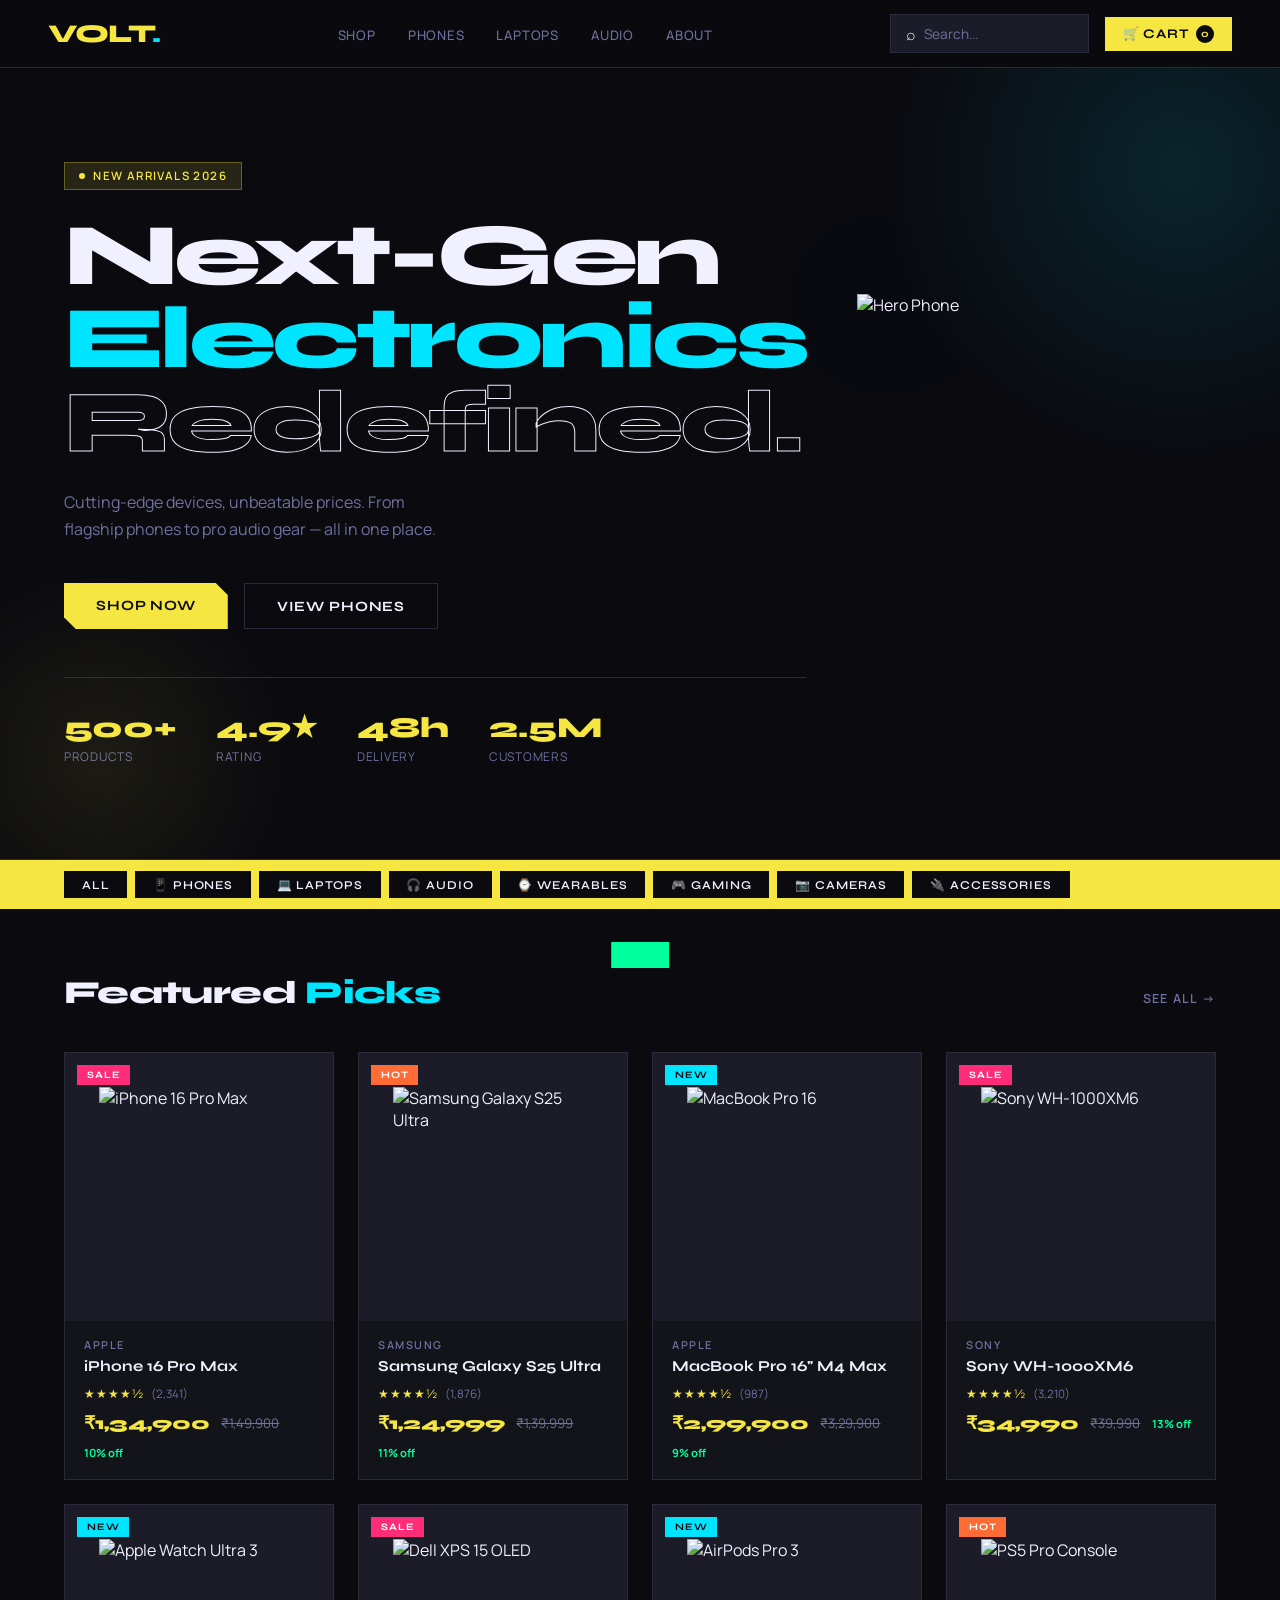
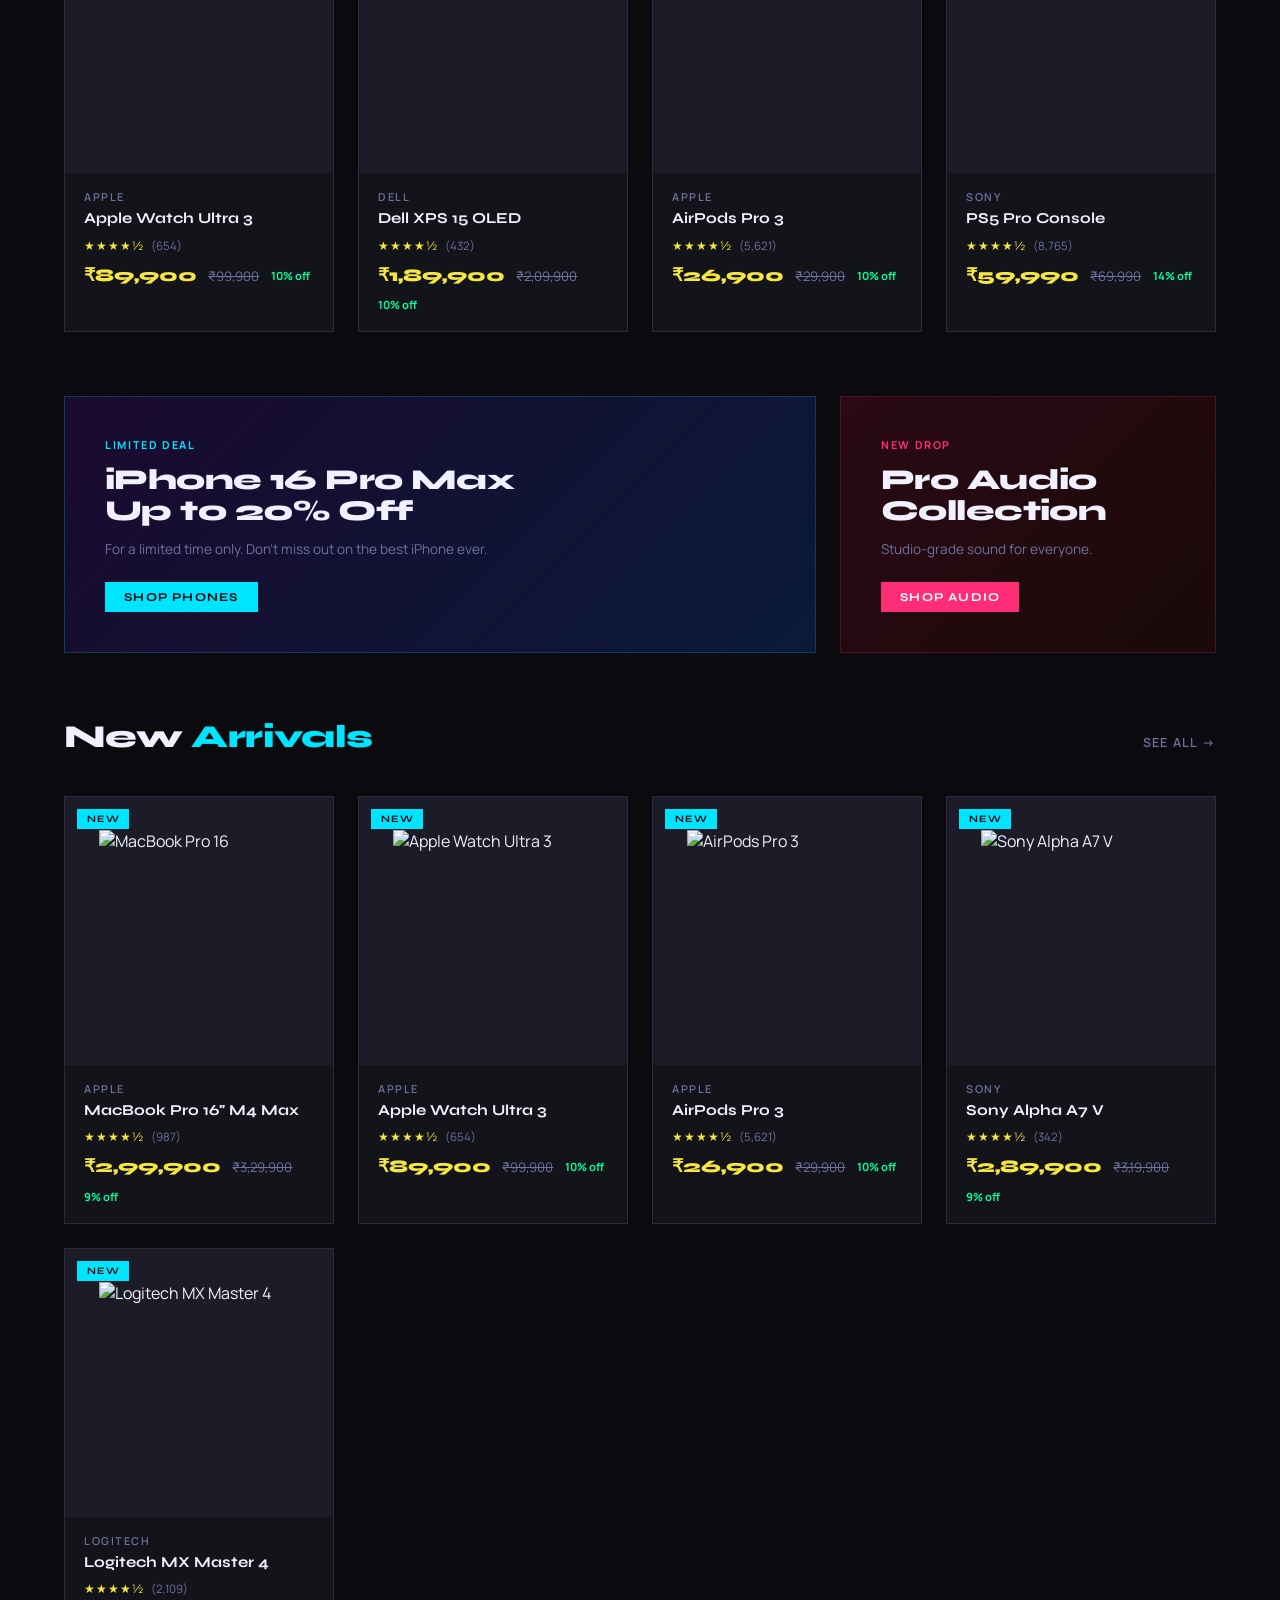
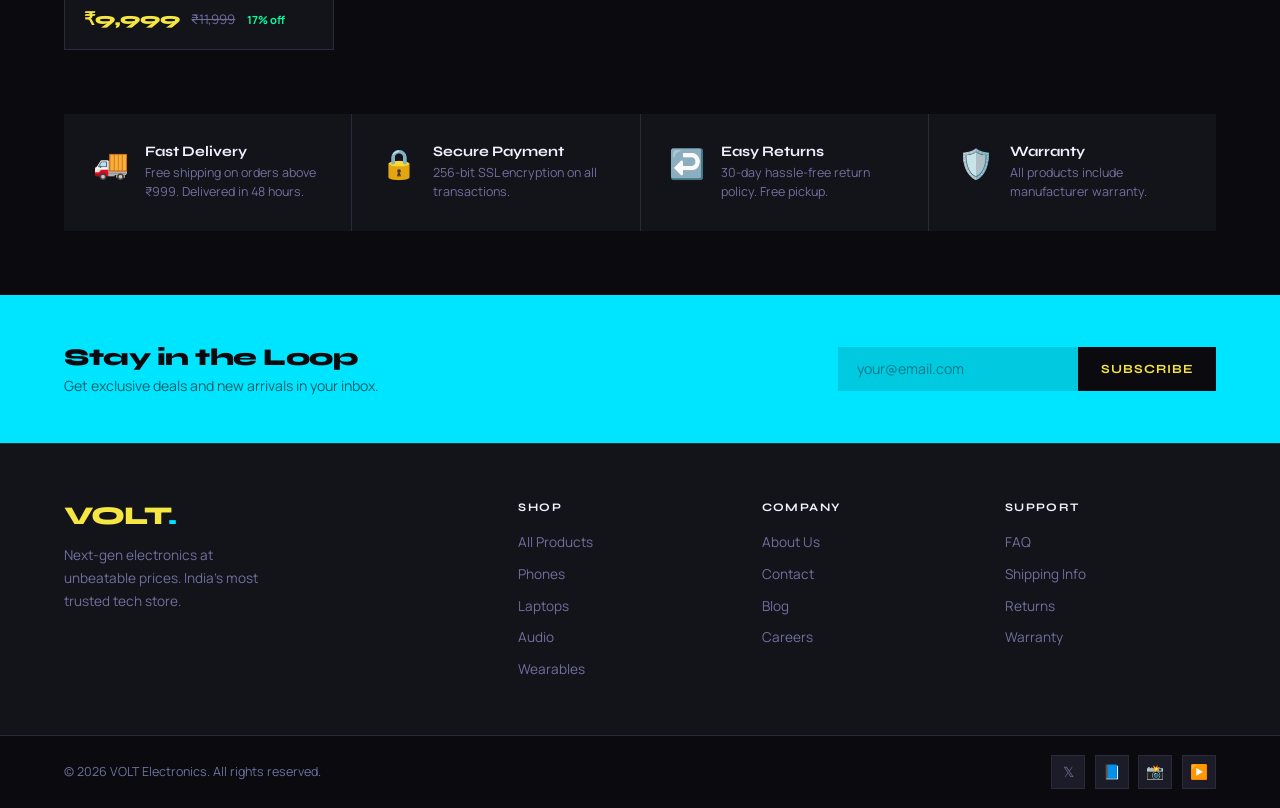
==== commit 6ef80e44: "Update index.html" ====
--- a/index.html
+++ b/index.html
@@ -1,6 +1,15 @@
 <!DOCTYPE html>
 <html lang="en">
 <head>
+  <!-- Google tag (gtag.js) -->
+<script async src="https://www.googletagmanager.com/gtag/js?id=G-F7G70VPWSE"></script>
+<script>
+  window.dataLayer = window.dataLayer || [];
+  function gtag(){dataLayer.push(arguments);}
+  gtag('js', new Date());
+
+  gtag('config', 'G-F7G70VPWSE');
+</script>
 <meta charset="UTF-8"/><meta name="viewport" content="width=device-width,initial-scale=1.0"/>
 <title>VOLT — Next-Gen Electronics</title>
 <link href="https://fonts.googleapis.com/css2?family=Syne:wght@400;600;700;800&family=Manrope:wght@300;400;500;600&display=swap" rel="stylesheet"/>
